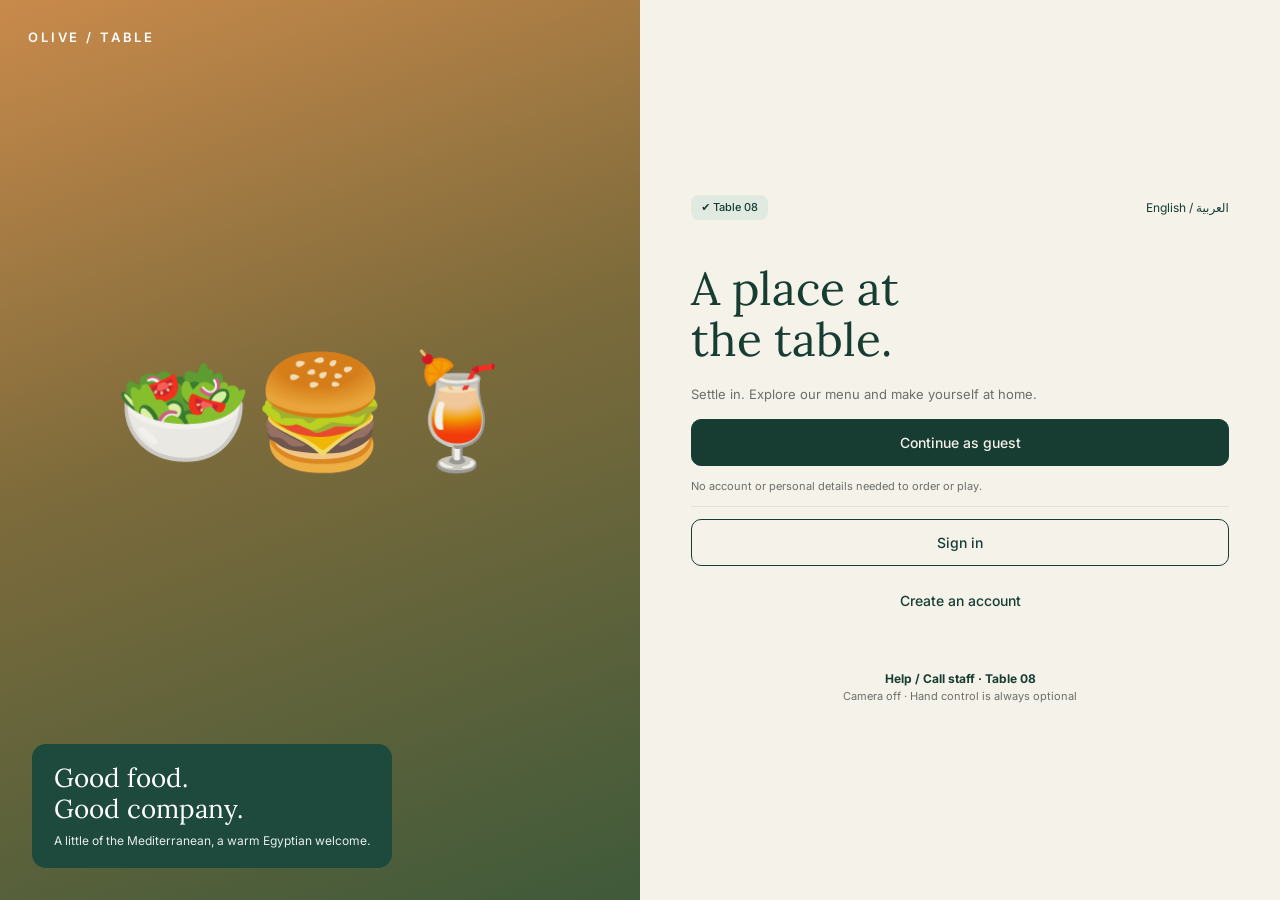
==== HCI_project/index.html @ 5e37b135 "Add HTML UI and update gestures" ====
<!DOCTYPE html>
<html lang="en"><head><meta charset="utf-8">
<meta name="viewport" content="width=device-width, initial-scale=1, viewport-fit=cover">
<title>Olive / Table</title>
<link href="https://fonts.googleapis.com/css2?family=Lora:wght@400;500&family=Inter:wght@400;500;600&display=swap" rel="stylesheet">
<style>
:root{--bg:#f5f2ea;--card:#fffdf9;--ink:#173d33;--mut:#6b6f6a;--soft:#e1eae1;--line:#e4dfd3;--warn:#f1ddd5;--redt:#a4452c;
box-sizing:border-box;padding-top:env(safe-area-inset-top,0px);padding-bottom:env(safe-area-inset-bottom,0px)}
@media (prefers-color-scheme:dark){:root:not([data-theme="light"]){--bg:#10201b;--card:#17302a;--ink:#e6efe8;--mut:#9db0a6;--soft:#1f3d34;--line:#2a4a40;--warn:#4a2f27;--redt:#f0b8a4}}
html{scroll-padding-top:env(safe-area-inset-top,0px)}
*{box-sizing:border-box;margin:0}
body{background:var(--bg);color:var(--ink);font:14px/1.5 Inter,system-ui,sans-serif;min-height:100vh}
h1,h2,h3,.serif{font-family:Lora,Georgia,serif;font-weight:400}
button{font:inherit;color:inherit;cursor:pointer}
.btn{border-radius:10px;padding:12px 18px;border:1px solid var(--ink);background:none;font-weight:500}
.btn.p{background:var(--ink);color:var(--bg)}
.btn:disabled{background:var(--line);border-color:var(--line);color:var(--mut);cursor:not-allowed}
.btn:focus-visible,.cat:focus-visible{outline:3px solid #d4a017;outline-offset:2px}
.small{font-size:11px;color:var(--mut)}
.pill{background:var(--soft);border-radius:8px;padding:4px 10px;font-size:11px;font-weight:500;display:inline-flex;gap:6px;align-items:center}
.wrap{max-width:1040px;margin:0 auto;padding:0 16px 40px}
nav{display:flex;align-items:center;justify-content:space-between;background:var(--card);border-radius:0 0 14px 14px;padding:12px 24px;gap:8px;flex-wrap:wrap}
.logo{letter-spacing:.22em;font-weight:600;font-size:13px}
.tabs{display:flex;gap:6px}.tab{border:0;background:none;padding:8px 14px;border-radius:10px;font-weight:500;color:var(--mut)}
.tab.on{background:var(--soft);color:var(--ink)}
.bar{display:flex;justify-content:space-between;align-items:center;padding:10px 24px;border-bottom:1px solid var(--line);font-size:11px;font-weight:500}
.bar span:nth-child(2){color:var(--mut);font-weight:400}
.pad{padding:28px 24px}
.card{background:var(--card);border:1px solid var(--line);border-radius:14px;padding:18px}
/* welcome */
.welcome{display:grid;grid-template-columns:1fr 1fr;min-height:100vh}
.hero{position:relative;background:linear-gradient(160deg,#c98a4b,#7d6b3b 45%,#3f5a3a);display:flex;align-items:flex-end;padding:32px}
.hero .logo{position:absolute;top:28px;left:28px;color:#fff}
.hero .emo{position:absolute;inset:0;display:flex;align-items:center;justify-content:center;font-size:110px;gap:12px;opacity:.9;padding-bottom:80px}
.quote{background:#1d4a3c;color:#fff;border-radius:14px;padding:18px 22px;position:relative}
.quote h2{font-size:26px;line-height:1.2}.quote p{font-size:12px;margin-top:8px;opacity:.9}
.side{padding:40px 8% ;display:flex;flex-direction:column;justify-content:center;gap:14px}
.side h1{font-size:46px;line-height:1.1;margin:30px 0 6px}
.side .top{display:flex;justify-content:space-between;align-items:center}
.stack{display:flex;flex-direction:column;gap:12px;align-items:stretch}
/* gate */
.gate{display:grid;grid-template-columns:1fr 1.9fr;gap:20px;margin-top:20px}
.illus{background:var(--soft);border-radius:14px;min-height:190px;display:flex;flex-direction:column;align-items:center;justify-content:center;gap:12px;font-size:54px}
/* browse */
.cats{display:flex;flex-direction:column;gap:12px;min-width:120px}
.cat{border:1px solid var(--line);background:var(--card);border-radius:8px;padding:9px 16px;font-size:12px;font-weight:500;text-align:center}
.cat.on{background:var(--ink);color:#fff;border-color:var(--ink)}
.grid{display:grid;grid-template-columns:repeat(3,1fr);gap:14px;flex:1}
.dish{background:var(--card);border:1px solid var(--line);border-radius:12px;padding:10px 10px 16px;display:flex;flex-direction:column;gap:8px}
.img{height:92px;border-radius:8px;display:flex;align-items:center;justify-content:center;font-size:52px;position:relative;cursor:pointer}
.img .tag{position:absolute;top:6px;left:6px;font:500 10px Inter;background:var(--card);color:var(--ink);padding:3px 8px;border-radius:6px;border:1px solid var(--line)}
.dish h3{font-size:19px}.dish .row{display:flex;gap:12px;align-items:center;justify-content:space-between;margin-top:auto}
.price{font-weight:600}
.hint{display:flex;gap:14px;align-items:center}
.dock{display:flex;justify-content:space-between;align-items:center;gap:14px;margin-top:18px;flex-wrap:wrap}
.point{display:flex;gap:12px;align-items:center;background:var(--card);border:1px solid var(--line);border-radius:14px;padding:12px 16px}
.point i{width:54px;height:54px;border-radius:50%;border:1px solid var(--ink);background:var(--soft);display:flex;align-items:center;justify-content:center;font-style:normal;font-size:18px}
.review{background:var(--ink);color:#fff;border-radius:14px;padding:14px 26px;text-align:left;border:0;min-width:210px}
.review b{display:block}
/* modal */
.scrim{position:fixed;inset:0;background:rgba(40,60,52,.72);display:flex;align-items:center;justify-content:center;padding:16px;z-index:20}
.modal{background:var(--card);border-radius:20px;display:grid;grid-template-columns:1fr 1fr;gap:20px;padding:16px;max-width:820px;width:100%;position:relative}
.modal .pic{border-radius:14px;min-height:260px;background:linear-gradient(160deg,#d9a35c,#8a5b2d);display:flex;align-items:center;justify-content:center;font-size:110px}
.x{position:absolute;top:14px;right:14px;width:36px;height:36px;border-radius:50%;border:0;background:var(--soft);font-size:18px}
.qty{display:flex;align-items:center;background:var(--soft);border-radius:10px}
.qty button{border:0;background:none;width:34px;height:34px;font-size:18px}
.toast{position:fixed;left:50%;bottom:22px;transform:translateX(-50%);background:var(--ink);color:#fff;padding:10px 18px;border-radius:10px;font-size:13px;z-index:30}
.two{display:grid;grid-template-columns:1.6fr 1fr;gap:20px;margin-top:18px}
.line{display:flex;gap:14px;align-items:center;padding:14px 0;border-bottom:1px solid var(--line)}
.line .th{width:52px;height:52px;border-radius:10px;display:flex;align-items:center;justify-content:center;font-size:28px}
.line h3{flex:1;font-size:19px}
.spin{width:14px;height:14px;border:2px solid var(--ink);border-top-color:transparent;border-radius:50%;display:inline-block;animation:sp 1s linear infinite}
@keyframes sp{to{transform:rotate(360deg)}}
@media (prefers-reduced-motion:reduce){.spin{animation:none}}
.qr{width:150px;height:150px;border:2px dashed var(--line);border-radius:12px;background:var(--soft);display:flex;align-items:center;justify-content:center;font-size:40px}
.steps li{list-style:none;display:flex;gap:10px;align-items:flex-start;margin:12px 0}
.steps li span{background:var(--soft);border-radius:8px;padding:2px 8px;font-size:11px;font-weight:600}
@media (max-width:760px){.welcome,.gate,.modal,.two{grid-template-columns:1fr}.hero{min-height:360px}.grid{grid-template-columns:1fr}.browse{flex-direction:column}.cats{flex-direction:row;flex-wrap:wrap}.side h1{font-size:36px}}
</style></head>
<body>
<div id="app"></div>
<script>
const ITEMS=[
{id:'burger',n:'House burger',d:'Grilled beef, tahini sauce, crisp greens and a toasted brioche bun.',l:'Flame-grilled beef, melted cheese and our house tahini sauce, layered with crisp greens in a toasted brioche bun.',ing:'Beef, brioche, cheese, lettuce, tomato, pickles, tahini sauce.',p:280,e:'🍔',bg:'linear-gradient(160deg,#d9a35c,#8a5b2d)'},
{id:'fattoush',n:'Garden fattoush',d:'Cucumber, tomato, sumac and toasted pita. Bright, honest, generous.',p:150,e:'🥗',bg:'linear-gradient(160deg,#9bb877,#4d7a45)',off:1},
{id:'juice',n:'Fresh orange juice',d:'Freshly squeezed oranges. Nothing added, just sunshine in a glass.',p:90,e:'🍹',bg:'linear-gradient(160deg,#f2b45a,#c9772b)'}];
const CATS=['Small plates','Main courses','Snacks','Drinks','Desserts'];
let S={scr:'welcome',cam:false,cat:'Main courses',cart:{},modal:null,mq:1,toast:'',undo:null,sent:false};
const $=id=>ITEMS.find(i=>i.id===id);
const cnt=()=>Object.values(S.cart).reduce((a,b)=>a+b,0);
const tot=()=>Object.entries(S.cart).reduce((a,[k,v])=>a+$(k).p*v,0);
function go(s){S.scr=s;S.modal=null;render();scrollTo(0,0)}
function tip(t){S.toast=t;render();clearTimeout(window._t);window._t=setTimeout(()=>{S.toast='';render()},2200)}
function add(id,q=1){S.cart[id]=(S.cart[id]||0)+q;S.undo=id;S.modal=null;tip('Added to order');}
function undo(id){delete S.cart[id];tip('Removed from order')}
function nav(){return `<nav><span class="logo">OLIVE / TABLE</span>
<div class="tabs"><button class="tab ${['gate','browse','review','sending'].includes(S.scr)?'on':''}" onclick="go('${S.cam||S.scr=='browse'?'browse':'gate'}')">🍴 Menu</button><button class="tab ${S.scr=='rewards'?'on':''}" onclick="go('rewards')">🎁 Rewards</button><button class="tab ${S.scr=='games'?'on':''}" onclick="go('games')">🎮 Games</button></div>
<button class="btn p" onclick="go('review')">Order · ${cnt()} · EGP ${tot()}</button></nav>
<div class="bar"><span>Table 08 / &nbsp;Welcome, guest</span><span>Camera ${S.cam?'on · Hand control':'off'}</span><span>Help / Call staff</span></div>`}
function welcome(){return `<div class="welcome"><div class="hero"><span class="logo">OLIVE / TABLE</span><div class="emo">🥗🍔🍹</div>
<div class="quote"><h2>Good food.<br>Good company.</h2><p>A little of the Mediterranean, a warm Egyptian welcome.</p></div></div>
<div class="side"><div class="top"><span class="pill">✔ Table 08</span><span class="small" style="font-size:12px;color:var(--ink)">English / العربية</span></div>
<h1>A place at<br>the table.</h1><p class="small" style="font-size:13px">Settle in. Explore our menu and make yourself at home.</p>
<div class="stack"><button class="btn p" onclick="go('gate')">Continue as guest</button><p class="small">No account or personal details needed to order or play.</p><hr style="border:0;border-top:1px solid var(--line)">
<button class="btn" onclick="tip('Sign in is not part of this prototype')">Sign in</button><button class="btn" style="border:0" onclick="tip('Account creation is not part of this prototype')">Create an account</button></div>
<div style="text-align:center;margin-top:30px"><b style="font-size:12px">Help / Call staff · Table 08</b><p class="small">Camera off · Hand control is always optional</p></div></div></div>`}
function gate(){return nav()+`<div class="pad"><h1 style="font-size:36px">Your hands, your choice.</h1><p class="small" style="font-size:13px">Hand control starts only when you choose to allow the camera.</p>
<div class="gate"><div class="illus">✋<span class="pill" style="font-size:11px">✔ Camera off</span><span class="small" style="font-size:10px">Illustration only · No live camera preview</span></div>
<div class="stack"><div class="card"><b>Only your hand movements.</b><p class="small" style="font-size:13px;margin-top:10px">Hand movement is processed on this tablet. Images and video are not saved. You can turn the camera off at any time.</p><p class="small" style="font-size:13px;margin-top:10px">Touch has all the same menu and ordering options. Choosing touch will not change your order.</p></div>
<div class="card"><h2 style="font-size:24px">Prefer to use hand control?</h2><p class="small">Camera off by default. Processing stays on this device. No video is saved.</p>
<div style="display:flex;gap:12px;margin-top:14px;flex-wrap:wrap"><button class="btn p" style="flex:1" onclick="S.cam=true;go('browse')">✋ Allow camera</button><button class="btn" style="flex:1" onclick="S.cam=false;go('browse')">Use touch instead</button></div></div></div></div>
<p class="small" style="margin-top:18px">Camera permission design · Choosing Allow camera would open the device permission request in a future implementation.</p></div>`}
function browse(){const list=S.cat=='Main courses'?ITEMS:[];
const cards=list.map(i=>{const n=S.cart[i.id];return `<div class="dish"><div class="img" style="background:${i.bg}" onclick="${i.off?'':`S.modal='${i.id}';S.mq=1;render()`}">${i.e}${i.off?'<span class="tag">⦸ Not available today</span>':n?'<span class="tag">✔ Added · Undo available</span>':''}</div>
<h3>${i.n}</h3><p class="small">${i.d}</p><div class="row"><span class="price">EGP ${i.p}</span>
${i.off?'<button class="btn" disabled>Unavailable</button>':n?`<button class="btn" onclick="undo('${i.id}')">Undo</button>`:`<button class="btn" onclick="add('${i.id}')">+ Add</button>`}</div></div>`}).join('');
return nav()+`<div class="pad"><div style="display:flex;justify-content:space-between;align-items:center;flex-wrap:wrap;gap:10px"><h1 style="font-size:36px">A new way to browse.</h1>
<div style="display:flex;gap:14px;align-items:center;flex-wrap:wrap"><span class="pill">✋ Hand control ${S.cam?'active':'off'}</span><span class="pill">✔ Camera ${S.cam?'on':'off'}</span>
${S.cam?`<button class="tab" onclick="S.cam=false;tip('Camera turned off');">Turn camera off</button>`:`<button class="tab" onclick="S.cam=true;tip('Camera turned on')">Turn camera on</button>`}<button class="btn" onclick="S.cam=false;tip('Touch control is on')">Use touch instead</button></div></div>
<div class="browse" style="display:flex;gap:14px;margin-top:20px"><div class="cats">${CATS.map(c=>`<button class="cat ${c==S.cat?'on':''}" onclick="S.cat='${c}';render()">${c}</button>`).join('')}</div>
<div class="grid">${cards||'<div class="card small" style="grid-column:1/-1;font-size:13px">More dishes in this category will appear here. Try Main courses.</div>'}</div></div>
<div class="dock"><div class="point"><i>➤</i><div><b style="font-size:12px">Pointing at House burger</b><p class="small">Target only · no action committed</p></div></div>
<p class="small" style="max-width:300px">Point at a card · Pinch + release to add<br>Palm Sweep to browse · Fist Hold for Back<br>Hover never commits · Buttons & categories also work by touch</p>
<button class="review" onclick="go('review')"><b>Review order · ${cnt()} items</b><span style="font-size:12px">EGP ${tot()} · Table 08</span></button></div></div>`}
function modal(){const i=$(S.modal);return `<div class="scrim" onclick="if(event.target===this){S.modal=null;render()}"><div class="modal"><div class="pic" style="background:${i.bg}">${i.e}</div>
<div><button class="x" aria-label="Close" onclick="S.modal=null;render()">×</button><span class="pill" style="background:var(--warn);color:var(--redt)">HOUSE FAVOURITE</span>
<h1 style="font-size:36px;margin:14px 0 8px">${i.n}</h1><p class="small" style="font-size:13px">${i.l||i.d}</p><b style="display:block;margin-top:14px;font-size:12px">Ingredients</b><p class="small">${i.ing||'—'}</p>
<p class="small" style="margin:12px 0;font-size:12px;color:var(--ink)">ⓘ Ask staff about allergens</p><hr style="border:0;border-top:1px solid var(--line)">
<div style="display:flex;justify-content:space-between;align-items:center;margin:16px 0"><b style="font-size:20px">EGP ${i.p}</b><div class="qty"><button onclick="S.mq=Math.max(1,S.mq-1);render()">−</button><b>${S.mq}</b><button onclick="S.mq++;render()">+</button></div></div>
<button class="btn p" style="width:100%" onclick="add('${i.id}',S.mq)">+ Add to order · EGP ${i.p*S.mq}</button></div></div></div>`}
function review(){const rows=Object.entries(S.cart).map(([k,v])=>{const i=$(k);return `<div class="line"><div class="th" style="background:${i.bg}">${i.e}</div><div style="flex:1"><h3>${i.n}</h3><span class="small">${v} × EGP ${i.p}</span></div><b>EGP ${i.p*v}</b></div>`}).join('');
return nav()+`<div class="pad"><div style="display:flex;justify-content:space-between;align-items:center"><div><h1 style="font-size:36px">Everything look good?</h1><p class="small" style="font-size:13px">Review your order before sending it to the kitchen.</p></div><button class="btn" onclick="go('browse')">Edit order</button></div>
<div class="two"><div><div class="card"><span class="pill">✔ Table 08 · ${cnt()} items</span>${rows||'<p class="small" style="padding:20px 0;font-size:13px">Your order is empty. Add a dish from the menu first.</p>'}<p style="padding-top:14px;font-weight:600;font-size:13px">Total · EGP ${tot()}</p><p class="small">All taxes and service included. Payment is handled by staff.</p></div><p class="small" style="margin-top:14px;font-size:13px">For changes after submission, please ask a member of staff.</p></div>
<div class="stack"><div class="card"><h2 style="font-size:30px;line-height:1.2">Ready for the kitchen?</h2><p class="small" style="margin:10px 0">One tap places this order. There is no payment step in this app.</p><button class="btn p" ${cnt()?'':'disabled'} onclick="place()">Place order · EGP ${tot()}</button><p class="small" style="margin-top:8px">Touch: a single, untimed tap. No hold required.</p></div>
<div class="card" style="background:var(--soft);border:0"><b style="font-size:12px;color:var(--mut)">Hand control alternative</b><p class="small" style="margin:8px 0">At this review only: point to Place order, then Pinch-Hold until confirmed. Release early to cancel. Ordinary pinch or hover will not submit.</p><span class="small">✔ Deliberate confirmation only</span></div></div></div></div>`}
function place(){S.sent=false;go('sending');setTimeout(()=>{S.sent=true;if(S.scr=='sending')render()},2200)}
function sending(){const done=S.sent;return nav()+`<div class="pad"><h1 style="font-size:36px">${done?'Order sent. Thank you!':'Sending to the kitchen…'}</h1><p class="small" style="font-size:13px">${done?'Your order reference is #T08-0142. A member of staff will bring it to Table 08.':'Please keep this screen open while we confirm your order.'}</p>
<div class="two"><div class="card">${Object.entries(S.cart).map(([k,v])=>{const i=$(k);return `<div class="line"><div class="th" style="background:${i.bg}">${i.e}</div><div style="flex:1"><h3>${i.n}</h3><span class="small">${v} × EGP ${i.p}</span></div><b>EGP ${i.p*v}</b></div>`}).join('')}<p style="padding-top:14px;font-weight:600;font-size:13px">Total · EGP ${tot()}</p></div>
<div><div class="card" style="background:var(--soft);border:0"><div style="font-size:26px">➤</div><p style="margin:6px 0"><b style="font-size:12px">${done?'✔ Order confirmed':'<span class="spin"></span> Sending your order…'}</b></p><p class="small">${done?'Your order was submitted once.':'Your order is being sent once. You can’t go back or send it again during submission.'}</p>
<button class="btn" style="width:100%;margin-top:14px;border:0;background:${done?'var(--ink)':'transparent'};color:${done?'#fff':'var(--mut)'}" ${done?`onclick="S.cart={};S.sent=false;go('browse')"`:'disabled'}>${done?'Back to menu':'Sending order…'}</button></div><p class="small" style="margin-top:12px">If the connection is lost, check the order status or call staff before trying anything else.</p></div></div></div>`}
function games(){return nav()+`<div class="pad"><h1 style="font-size:36px">Take a little play with you.</h1><p class="small" style="font-size:13px">Table Trivia · Connect your phone to this table session.</p>
<div class="two" style="grid-template-columns:1.1fr 1fr"><div><div class="card" style="display:flex;gap:20px;align-items:flex-start;flex-wrap:wrap"><div class="qr">▣<br></div><div><h2 style="font-size:26px">Play on your phone</h2><span class="pill" style="margin:8px 0">Table 08 · demo session</span><p class="small">Expires in 05:00 · Demo setting. Single-use session.</p></div></div>
<p class="small" style="text-align:center;margin:18px 0;font-size:13px">Demo code · not scannable</p><div style="display:flex;gap:20px;align-items:center"><button class="btn" onclick="tip('New code created. The old one no longer works.')">New code</button><button class="tab" onclick="go('browse')">Cancel</button></div><p class="small" style="margin-top:14px">A new code invalidates the previous code. This code is only for games — never orders or payments.</p></div>
<div class="card"><h2 style="font-size:26px">Three simple steps.</h2><ul class="steps" style="padding:0"><li><span>1</span><div><b style="font-size:12px">Scan the game code</b><p class="small">Use your phone camera to open this table’s hand-off.</p></div></li><li><span>2</span><div><b style="font-size:12px">Allow Bluetooth</b><p class="small">Follow the permission prompt on your phone.</p></div></li><li><span>3</span><div><b style="font-size:12px">Wait for connection</b><p class="small">Keep your phone near the table and follow its instructions.</p></div></li></ul><hr style="border:0;border-top:1px solid var(--line)"><p class="small" style="margin-top:10px">No personal data needed. Your order stays on this tablet.</p></div></div></div>`}
function rewards(){return nav()+`<div class="pad"><h1 style="font-size:36px">Rewards.</h1><p class="small" style="font-size:13px;margin-top:6px">Create an account to collect points after each order and redeem them for treats.</p></div>`}
function render(){const m={welcome,gate,browse,review,sending,games,rewards};
document.getElementById('app').innerHTML=(m[S.scr]?m[S.scr]():welcome())+(S.modal?modal():'')+(S.toast?`<div class="toast" role="status">${S.toast}</div>`:'')}
render();
</script></body></html>
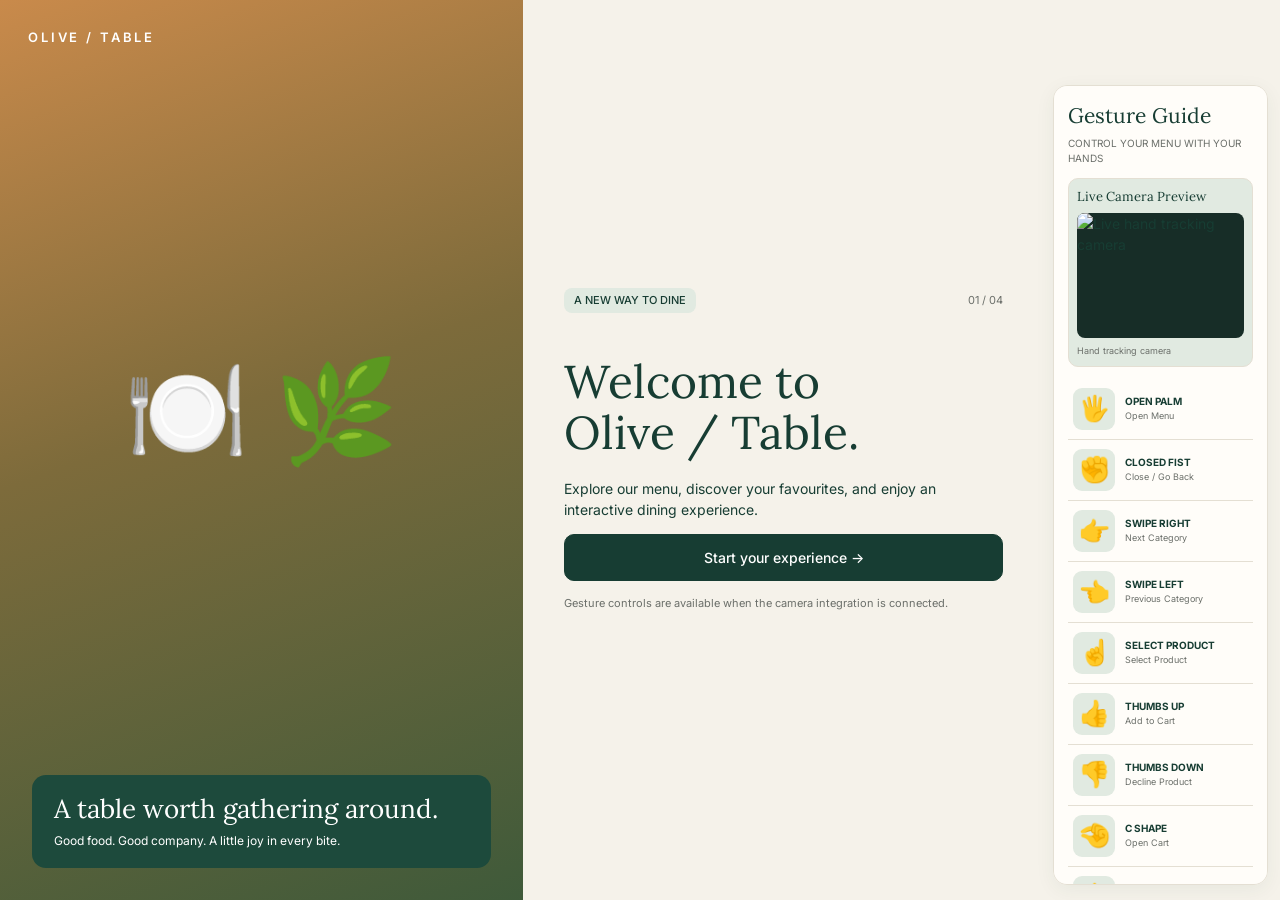
==== commit fc437dd8: "Update Olive Table gesture menu" ====
--- a/HCI_project/index.html
+++ b/HCI_project/index.html
@@ -1,149 +1,402 @@
 <!DOCTYPE html>
-<html lang="en"><head><meta charset="utf-8">
-<meta name="viewport" content="width=device-width, initial-scale=1, viewport-fit=cover">
+<html lang="en">
+<head>
+<meta charset="UTF-8">
+<meta name="viewport" content="width=device-width, initial-scale=1.0">
 <title>Olive / Table</title>
 <link href="https://fonts.googleapis.com/css2?family=Lora:wght@400;500&family=Inter:wght@400;500;600&display=swap" rel="stylesheet">
 <style>
-:root{--bg:#f5f2ea;--card:#fffdf9;--ink:#173d33;--mut:#6b6f6a;--soft:#e1eae1;--line:#e4dfd3;--warn:#f1ddd5;--redt:#a4452c;
-box-sizing:border-box;padding-top:env(safe-area-inset-top,0px);padding-bottom:env(safe-area-inset-bottom,0px)}
-@media (prefers-color-scheme:dark){:root:not([data-theme="light"]){--bg:#10201b;--card:#17302a;--ink:#e6efe8;--mut:#9db0a6;--soft:#1f3d34;--line:#2a4a40;--warn:#4a2f27;--redt:#f0b8a4}}
-html{scroll-padding-top:env(safe-area-inset-top,0px)}
+:root{--bg:#f5f2ea;--card:#fffdf9;--ink:#173d33;--mut:#6b6f6a;--soft:#e1eae1;--line:#e4dfd3;--warn:#f1ddd5;--redt:#a4452c}
 *{box-sizing:border-box;margin:0}
-body{background:var(--bg);color:var(--ink);font:14px/1.5 Inter,system-ui,sans-serif;min-height:100vh}
-h1,h2,h3,.serif{font-family:Lora,Georgia,serif;font-weight:400}
+body{background:var(--bg);color:var(--ink);font:14px/1.5 Inter,sans-serif;min-height:100vh}
+h1,h2,h3{font-family:Lora,Georgia,serif;font-weight:400}
 button{font:inherit;color:inherit;cursor:pointer}
+button:disabled{cursor:not-allowed;opacity:.6}
 .btn{border-radius:10px;padding:12px 18px;border:1px solid var(--ink);background:none;font-weight:500}
-.btn.p{background:var(--ink);color:var(--bg)}
-.btn:disabled{background:var(--line);border-color:var(--line);color:var(--mut);cursor:not-allowed}
-.btn:focus-visible,.cat:focus-visible{outline:3px solid #d4a017;outline-offset:2px}
+.btn.p{background:var(--ink);color:white}
+.btn:focus-visible,.cat:focus-visible,.tab:focus-visible{outline:3px solid #d4a017;outline-offset:2px}
 .small{font-size:11px;color:var(--mut)}
 .pill{background:var(--soft);border-radius:8px;padding:4px 10px;font-size:11px;font-weight:500;display:inline-flex;gap:6px;align-items:center}
-.wrap{max-width:1040px;margin:0 auto;padding:0 16px 40px}
 nav{display:flex;align-items:center;justify-content:space-between;background:var(--card);border-radius:0 0 14px 14px;padding:12px 24px;gap:8px;flex-wrap:wrap}
 .logo{letter-spacing:.22em;font-weight:600;font-size:13px}
-.tabs{display:flex;gap:6px}.tab{border:0;background:none;padding:8px 14px;border-radius:10px;font-weight:500;color:var(--mut)}
+.tabs{display:flex;gap:6px;flex-wrap:wrap}
+.tab{border:0;background:none;padding:8px 14px;border-radius:10px;font-weight:500;color:var(--mut)}
 .tab.on{background:var(--soft);color:var(--ink)}
-.bar{display:flex;justify-content:space-between;align-items:center;padding:10px 24px;border-bottom:1px solid var(--line);font-size:11px;font-weight:500}
-.bar span:nth-child(2){color:var(--mut);font-weight:400}
-.pad{padding:28px 24px}
+.bar{display:flex;justify-content:space-between;align-items:center;padding:10px 24px;border-bottom:1px solid var(--line);font-size:11px;gap:8px;flex-wrap:wrap}
+.bar span:nth-child(2){color:var(--mut)}
+.pad{padding:28px 24px;max-width:1200px;margin:auto}
 .card{background:var(--card);border:1px solid var(--line);border-radius:14px;padding:18px}
-/* welcome */
 .welcome{display:grid;grid-template-columns:1fr 1fr;min-height:100vh}
-.hero{position:relative;background:linear-gradient(160deg,#c98a4b,#7d6b3b 45%,#3f5a3a);display:flex;align-items:flex-end;padding:32px}
-.hero .logo{position:absolute;top:28px;left:28px;color:#fff}
-.hero .emo{position:absolute;inset:0;display:flex;align-items:center;justify-content:center;font-size:110px;gap:12px;opacity:.9;padding-bottom:80px}
-.quote{background:#1d4a3c;color:#fff;border-radius:14px;padding:18px 22px;position:relative}
-.quote h2{font-size:26px;line-height:1.2}.quote p{font-size:12px;margin-top:8px;opacity:.9}
-.side{padding:40px 8% ;display:flex;flex-direction:column;justify-content:center;gap:14px}
+.hero{position:relative;background:linear-gradient(160deg,#c98a4b,#7d6b3b 45%,#3f5a3a);display:flex;align-items:flex-end;padding:32px;min-height:500px}
+.hero .logo{position:absolute;top:28px;left:28px;color:white}
+.hero .emo{position:absolute;inset:0;display:flex;align-items:center;justify-content:center;font-size:100px;gap:12px;padding-bottom:80px}
+.quote{background:#1d4a3c;color:white;border-radius:14px;padding:18px 22px;position:relative;width:100%}
+.quote h2{font-size:26px;line-height:1.2}.quote p{font-size:12px;margin-top:8px}
+.side{padding:40px 8%;display:flex;flex-direction:column;justify-content:center;gap:14px}
 .side h1{font-size:46px;line-height:1.1;margin:30px 0 6px}
 .side .top{display:flex;justify-content:space-between;align-items:center}
-.stack{display:flex;flex-direction:column;gap:12px;align-items:stretch}
-/* gate */
+.stack{display:flex;flex-direction:column;gap:12px}
 .gate{display:grid;grid-template-columns:1fr 1.9fr;gap:20px;margin-top:20px}
 .illus{background:var(--soft);border-radius:14px;min-height:190px;display:flex;flex-direction:column;align-items:center;justify-content:center;gap:12px;font-size:54px}
-/* browse */
+.browse{display:flex;gap:14px;margin-top:20px}
 .cats{display:flex;flex-direction:column;gap:12px;min-width:120px}
-.cat{border:1px solid var(--line);background:var(--card);border-radius:8px;padding:9px 16px;font-size:12px;font-weight:500;text-align:center}
-.cat.on{background:var(--ink);color:#fff;border-color:var(--ink)}
-.grid{display:grid;grid-template-columns:repeat(3,1fr);gap:14px;flex:1}
+.cat{border:1px solid var(--line);background:var(--card);border-radius:8px;padding:9px 16px;font-size:12px;font-weight:500}
+.cat.on{background:var(--ink);color:white;border-color:var(--ink)}
+.grid{display:grid;grid-template-columns:repeat(3,minmax(0,1fr));gap:14px;flex:1}
 .dish{background:var(--card);border:1px solid var(--line);border-radius:12px;padding:10px 10px 16px;display:flex;flex-direction:column;gap:8px}
-.img{height:92px;border-radius:8px;display:flex;align-items:center;justify-content:center;font-size:52px;position:relative;cursor:pointer}
-.img .tag{position:absolute;top:6px;left:6px;font:500 10px Inter;background:var(--card);color:var(--ink);padding:3px 8px;border-radius:6px;border:1px solid var(--line)}
-.dish h3{font-size:19px}.dish .row{display:flex;gap:12px;align-items:center;justify-content:space-between;margin-top:auto}
-.price{font-weight:600}
-.hint{display:flex;gap:14px;align-items:center}
+.img{height:92px;border-radius:8px;display:flex;align-items:center;justify-content:center;font-size:52px;cursor:pointer}
+.dish h3{font-size:19px}
+.row{display:flex;gap:12px;align-items:center;justify-content:space-between}
+.dish .row{margin-top:auto}.price{font-weight:600}
 .dock{display:flex;justify-content:space-between;align-items:center;gap:14px;margin-top:18px;flex-wrap:wrap}
 .point{display:flex;gap:12px;align-items:center;background:var(--card);border:1px solid var(--line);border-radius:14px;padding:12px 16px}
-.point i{width:54px;height:54px;border-radius:50%;border:1px solid var(--ink);background:var(--soft);display:flex;align-items:center;justify-content:center;font-style:normal;font-size:18px}
-.review{background:var(--ink);color:#fff;border-radius:14px;padding:14px 26px;text-align:left;border:0;min-width:210px}
+.point i{width:54px;height:54px;border-radius:50%;background:var(--soft);display:flex;align-items:center;justify-content:center;font-style:normal;font-size:18px}
+.review{background:var(--ink);color:white;border-radius:14px;padding:14px 26px;border:0;min-width:210px;text-align:left}
 .review b{display:block}
-/* modal */
-.scrim{position:fixed;inset:0;background:rgba(40,60,52,.72);display:flex;align-items:center;justify-content:center;padding:16px;z-index:20}
+.scrim{position:fixed;inset:0;background:rgba(40,60,52,.72);display:flex;align-items:center;justify-content:center;padding:16px;z-index:20;overflow:auto}
 .modal{background:var(--card);border-radius:20px;display:grid;grid-template-columns:1fr 1fr;gap:20px;padding:16px;max-width:820px;width:100%;position:relative}
-.modal .pic{border-radius:14px;min-height:260px;background:linear-gradient(160deg,#d9a35c,#8a5b2d);display:flex;align-items:center;justify-content:center;font-size:110px}
+.modal .pic{border-radius:14px;min-height:260px;display:flex;align-items:center;justify-content:center;font-size:110px}
 .x{position:absolute;top:14px;right:14px;width:36px;height:36px;border-radius:50%;border:0;background:var(--soft);font-size:18px}
 .qty{display:flex;align-items:center;background:var(--soft);border-radius:10px}
 .qty button{border:0;background:none;width:34px;height:34px;font-size:18px}
-.toast{position:fixed;left:50%;bottom:22px;transform:translateX(-50%);background:var(--ink);color:#fff;padding:10px 18px;border-radius:10px;font-size:13px;z-index:30}
+.toast{position:fixed;left:50%;bottom:22px;transform:translateX(-50%);background:var(--ink);color:white;padding:10px 18px;border-radius:10px;z-index:30}
 .two{display:grid;grid-template-columns:1.6fr 1fr;gap:20px;margin-top:18px}
 .line{display:flex;gap:14px;align-items:center;padding:14px 0;border-bottom:1px solid var(--line)}
 .line .th{width:52px;height:52px;border-radius:10px;display:flex;align-items:center;justify-content:center;font-size:28px}
 .line h3{flex:1;font-size:19px}
 .spin{width:14px;height:14px;border:2px solid var(--ink);border-top-color:transparent;border-radius:50%;display:inline-block;animation:sp 1s linear infinite}
 @keyframes sp{to{transform:rotate(360deg)}}
-@media (prefers-reduced-motion:reduce){.spin{animation:none}}
 .qr{width:150px;height:150px;border:2px dashed var(--line);border-radius:12px;background:var(--soft);display:flex;align-items:center;justify-content:center;font-size:40px}
-.steps li{list-style:none;display:flex;gap:10px;align-items:flex-start;margin:12px 0}
-.steps li span{background:var(--soft);border-radius:8px;padding:2px 8px;font-size:11px;font-weight:600}
-@media (max-width:760px){.welcome,.gate,.modal,.two{grid-template-columns:1fr}.hero{min-height:360px}.grid{grid-template-columns:1fr}.browse{flex-direction:column}.cats{flex-direction:row;flex-wrap:wrap}.side h1{font-size:36px}}
-</style></head>
+.steps li{list-style:none;display:flex;gap:10px;margin:12px 0}.steps li span{background:var(--soft);border-radius:8px;padding:2px 8px;font-size:11px}
+/* Live camera preview */
+.camera-card{
+    background:var(--soft);
+    border:1px solid var(--line);
+    border-radius:10px;
+    padding:8px;
+    margin:12px 0;
+}
+
+.camera-card h3{
+    font-size:13px;
+    margin-bottom:7px;
+}
+
+.camera-frame{
+    width:100%;
+    aspect-ratio:4/3;
+    object-fit:cover;
+    border-radius:8px;
+    background:#172d27;
+    display:block;
+}
+
+.camera-status{
+    font-size:9px;
+    color:var(--mut);
+    margin-top:6px;
+}
+/* Always-visible gesture guide on the right */
+.gesture-sidebar{position:fixed;top:85px;right:12px;bottom:15px;width:215px;background:var(--card);border:1px solid var(--line);border-radius:14px;padding:14px;z-index:15;overflow-y:auto;box-shadow:0 5px 20px rgba(23,61,51,.06)}
+.gesture-sidebar h2{font-size:21px;margin-bottom:4px}
+.gesture-sidebar .subtitle{font-size:10px;color:var(--mut);margin-bottom:12px}
+.gesture-item{display:flex;align-items:center;gap:10px;padding:9px 5px;border-bottom:1px solid var(--line)}
+.gesture-item:last-child{border-bottom:0}
+.gesture-item .hand{width:42px;height:42px;flex-shrink:0;background:var(--soft);border-radius:9px;display:flex;align-items:center;justify-content:center;font-size:25px}
+.gesture-item strong{display:block;font-size:10px;line-height:1.35}
+.gesture-item span{display:block;font-size:9px;color:var(--mut);line-height:1.35;margin-top:2px}
+@media(min-width:1000px){#app{margin-right:235px}}
+@media(max-width:999px){.gesture-sidebar{position:static;width:auto;margin:15px;max-height:350px}.gesture-sidebar .gesture-list{display:grid;grid-template-columns:repeat(3,minmax(0,1fr));gap:4px 10px}}
+@media(max-width:760px){.welcome,.gate,.modal,.two{grid-template-columns:1fr}.hero{min-height:360px}.grid{grid-template-columns:repeat(2,1fr)}.browse{flex-direction:column}.cats{flex-direction:row;flex-wrap:wrap}.side h1{font-size:36px}}
+@media(max-width:560px){.gesture-sidebar .gesture-list{grid-template-columns:repeat(2,minmax(0,1fr))}}
+@media(max-width:430px){.grid{grid-template-columns:1fr}.pad{padding:22px 14px}nav{padding:12px 14px}}
+</style>
+</head>
 <body>
 <div id="app"></div>
 <script>
-const ITEMS=[
-{id:'burger',n:'House burger',d:'Grilled beef, tahini sauce, crisp greens and a toasted brioche bun.',l:'Flame-grilled beef, melted cheese and our house tahini sauce, layered with crisp greens in a toasted brioche bun.',ing:'Beef, brioche, cheese, lettuce, tomato, pickles, tahini sauce.',p:280,e:'🍔',bg:'linear-gradient(160deg,#d9a35c,#8a5b2d)'},
-{id:'fattoush',n:'Garden fattoush',d:'Cucumber, tomato, sumac and toasted pita. Bright, honest, generous.',p:150,e:'🥗',bg:'linear-gradient(160deg,#9bb877,#4d7a45)',off:1},
-{id:'juice',n:'Fresh orange juice',d:'Freshly squeezed oranges. Nothing added, just sunshine in a glass.',p:90,e:'🍹',bg:'linear-gradient(160deg,#f2b45a,#c9772b)'}];
-const CATS=['Small plates','Main courses','Snacks','Drinks','Desserts'];
-let S={scr:'welcome',cam:false,cat:'Main courses',cart:{},modal:null,mq:1,toast:'',undo:null,sent:false};
-const $=id=>ITEMS.find(i=>i.id===id);
-const cnt=()=>Object.values(S.cart).reduce((a,b)=>a+b,0);
-const tot=()=>Object.entries(S.cart).reduce((a,[k,v])=>a+$(k).p*v,0);
-function go(s){S.scr=s;S.modal=null;render();scrollTo(0,0)}
-function tip(t){S.toast=t;render();clearTimeout(window._t);window._t=setTimeout(()=>{S.toast='';render()},2200)}
-function add(id,q=1){S.cart[id]=(S.cart[id]||0)+q;S.undo=id;S.modal=null;tip('Added to order');}
-function undo(id){delete S.cart[id];tip('Removed from order')}
-function nav(){return `<nav><span class="logo">OLIVE / TABLE</span>
-<div class="tabs"><button class="tab ${['gate','browse','review','sending'].includes(S.scr)?'on':''}" onclick="go('${S.cam||S.scr=='browse'?'browse':'gate'}')">🍴 Menu</button><button class="tab ${S.scr=='rewards'?'on':''}" onclick="go('rewards')">🎁 Rewards</button><button class="tab ${S.scr=='games'?'on':''}" onclick="go('games')">🎮 Games</button></div>
-<button class="btn p" onclick="go('review')">Order · ${cnt()} · EGP ${tot()}</button></nav>
-<div class="bar"><span>Table 08 / &nbsp;Welcome, guest</span><span>Camera ${S.cam?'on · Hand control':'off'}</span><span>Help / Call staff</span></div>`}
-function welcome(){return `<div class="welcome"><div class="hero"><span class="logo">OLIVE / TABLE</span><div class="emo">🥗🍔🍹</div>
-<div class="quote"><h2>Good food.<br>Good company.</h2><p>A little of the Mediterranean, a warm Egyptian welcome.</p></div></div>
-<div class="side"><div class="top"><span class="pill">✔ Table 08</span><span class="small" style="font-size:12px;color:var(--ink)">English / العربية</span></div>
-<h1>A place at<br>the table.</h1><p class="small" style="font-size:13px">Settle in. Explore our menu and make yourself at home.</p>
-<div class="stack"><button class="btn p" onclick="go('gate')">Continue as guest</button><p class="small">No account or personal details needed to order or play.</p><hr style="border:0;border-top:1px solid var(--line)">
-<button class="btn" onclick="tip('Sign in is not part of this prototype')">Sign in</button><button class="btn" style="border:0" onclick="tip('Account creation is not part of this prototype')">Create an account</button></div>
-<div style="text-align:center;margin-top:30px"><b style="font-size:12px">Help / Call staff · Table 08</b><p class="small">Camera off · Hand control is always optional</p></div></div></div>`}
-function gate(){return nav()+`<div class="pad"><h1 style="font-size:36px">Your hands, your choice.</h1><p class="small" style="font-size:13px">Hand control starts only when you choose to allow the camera.</p>
-<div class="gate"><div class="illus">✋<span class="pill" style="font-size:11px">✔ Camera off</span><span class="small" style="font-size:10px">Illustration only · No live camera preview</span></div>
-<div class="stack"><div class="card"><b>Only your hand movements.</b><p class="small" style="font-size:13px;margin-top:10px">Hand movement is processed on this tablet. Images and video are not saved. You can turn the camera off at any time.</p><p class="small" style="font-size:13px;margin-top:10px">Touch has all the same menu and ordering options. Choosing touch will not change your order.</p></div>
-<div class="card"><h2 style="font-size:24px">Prefer to use hand control?</h2><p class="small">Camera off by default. Processing stays on this device. No video is saved.</p>
-<div style="display:flex;gap:12px;margin-top:14px;flex-wrap:wrap"><button class="btn p" style="flex:1" onclick="S.cam=true;go('browse')">✋ Allow camera</button><button class="btn" style="flex:1" onclick="S.cam=false;go('browse')">Use touch instead</button></div></div></div></div>
-<p class="small" style="margin-top:18px">Camera permission design · Choosing Allow camera would open the device permission request in a future implementation.</p></div>`}
-function browse(){const list=S.cat=='Main courses'?ITEMS:[];
-const cards=list.map(i=>{const n=S.cart[i.id];return `<div class="dish"><div class="img" style="background:${i.bg}" onclick="${i.off?'':`S.modal='${i.id}';S.mq=1;render()`}">${i.e}${i.off?'<span class="tag">⦸ Not available today</span>':n?'<span class="tag">✔ Added · Undo available</span>':''}</div>
-<h3>${i.n}</h3><p class="small">${i.d}</p><div class="row"><span class="price">EGP ${i.p}</span>
-${i.off?'<button class="btn" disabled>Unavailable</button>':n?`<button class="btn" onclick="undo('${i.id}')">Undo</button>`:`<button class="btn" onclick="add('${i.id}')">+ Add</button>`}</div></div>`}).join('');
-return nav()+`<div class="pad"><div style="display:flex;justify-content:space-between;align-items:center;flex-wrap:wrap;gap:10px"><h1 style="font-size:36px">A new way to browse.</h1>
-<div style="display:flex;gap:14px;align-items:center;flex-wrap:wrap"><span class="pill">✋ Hand control ${S.cam?'active':'off'}</span><span class="pill">✔ Camera ${S.cam?'on':'off'}</span>
-${S.cam?`<button class="tab" onclick="S.cam=false;tip('Camera turned off');">Turn camera off</button>`:`<button class="tab" onclick="S.cam=true;tip('Camera turned on')">Turn camera on</button>`}<button class="btn" onclick="S.cam=false;tip('Touch control is on')">Use touch instead</button></div></div>
-<div class="browse" style="display:flex;gap:14px;margin-top:20px"><div class="cats">${CATS.map(c=>`<button class="cat ${c==S.cat?'on':''}" onclick="S.cat='${c}';render()">${c}</button>`).join('')}</div>
-<div class="grid">${cards||'<div class="card small" style="grid-column:1/-1;font-size:13px">More dishes in this category will appear here. Try Main courses.</div>'}</div></div>
-<div class="dock"><div class="point"><i>➤</i><div><b style="font-size:12px">Pointing at House burger</b><p class="small">Target only · no action committed</p></div></div>
-<p class="small" style="max-width:300px">Point at a card · Pinch + release to add<br>Palm Sweep to browse · Fist Hold for Back<br>Hover never commits · Buttons & categories also work by touch</p>
-<button class="review" onclick="go('review')"><b>Review order · ${cnt()} items</b><span style="font-size:12px">EGP ${tot()} · Table 08</span></button></div></div>`}
-function modal(){const i=$(S.modal);return `<div class="scrim" onclick="if(event.target===this){S.modal=null;render()}"><div class="modal"><div class="pic" style="background:${i.bg}">${i.e}</div>
-<div><button class="x" aria-label="Close" onclick="S.modal=null;render()">×</button><span class="pill" style="background:var(--warn);color:var(--redt)">HOUSE FAVOURITE</span>
-<h1 style="font-size:36px;margin:14px 0 8px">${i.n}</h1><p class="small" style="font-size:13px">${i.l||i.d}</p><b style="display:block;margin-top:14px;font-size:12px">Ingredients</b><p class="small">${i.ing||'—'}</p>
-<p class="small" style="margin:12px 0;font-size:12px;color:var(--ink)">ⓘ Ask staff about allergens</p><hr style="border:0;border-top:1px solid var(--line)">
-<div style="display:flex;justify-content:space-between;align-items:center;margin:16px 0"><b style="font-size:20px">EGP ${i.p}</b><div class="qty"><button onclick="S.mq=Math.max(1,S.mq-1);render()">−</button><b>${S.mq}</b><button onclick="S.mq++;render()">+</button></div></div>
-<button class="btn p" style="width:100%" onclick="add('${i.id}',S.mq)">+ Add to order · EGP ${i.p*S.mq}</button></div></div></div>`}
-function review(){const rows=Object.entries(S.cart).map(([k,v])=>{const i=$(k);return `<div class="line"><div class="th" style="background:${i.bg}">${i.e}</div><div style="flex:1"><h3>${i.n}</h3><span class="small">${v} × EGP ${i.p}</span></div><b>EGP ${i.p*v}</b></div>`}).join('');
-return nav()+`<div class="pad"><div style="display:flex;justify-content:space-between;align-items:center"><div><h1 style="font-size:36px">Everything look good?</h1><p class="small" style="font-size:13px">Review your order before sending it to the kitchen.</p></div><button class="btn" onclick="go('browse')">Edit order</button></div>
-<div class="two"><div><div class="card"><span class="pill">✔ Table 08 · ${cnt()} items</span>${rows||'<p class="small" style="padding:20px 0;font-size:13px">Your order is empty. Add a dish from the menu first.</p>'}<p style="padding-top:14px;font-weight:600;font-size:13px">Total · EGP ${tot()}</p><p class="small">All taxes and service included. Payment is handled by staff.</p></div><p class="small" style="margin-top:14px;font-size:13px">For changes after submission, please ask a member of staff.</p></div>
-<div class="stack"><div class="card"><h2 style="font-size:30px;line-height:1.2">Ready for the kitchen?</h2><p class="small" style="margin:10px 0">One tap places this order. There is no payment step in this app.</p><button class="btn p" ${cnt()?'':'disabled'} onclick="place()">Place order · EGP ${tot()}</button><p class="small" style="margin-top:8px">Touch: a single, untimed tap. No hold required.</p></div>
-<div class="card" style="background:var(--soft);border:0"><b style="font-size:12px;color:var(--mut)">Hand control alternative</b><p class="small" style="margin:8px 0">At this review only: point to Place order, then Pinch-Hold until confirmed. Release early to cancel. Ordinary pinch or hover will not submit.</p><span class="small">✔ Deliberate confirmation only</span></div></div></div></div>`}
-function place(){S.sent=false;go('sending');setTimeout(()=>{S.sent=true;if(S.scr=='sending')render()},2200)}
-function sending(){const done=S.sent;return nav()+`<div class="pad"><h1 style="font-size:36px">${done?'Order sent. Thank you!':'Sending to the kitchen…'}</h1><p class="small" style="font-size:13px">${done?'Your order reference is #T08-0142. A member of staff will bring it to Table 08.':'Please keep this screen open while we confirm your order.'}</p>
-<div class="two"><div class="card">${Object.entries(S.cart).map(([k,v])=>{const i=$(k);return `<div class="line"><div class="th" style="background:${i.bg}">${i.e}</div><div style="flex:1"><h3>${i.n}</h3><span class="small">${v} × EGP ${i.p}</span></div><b>EGP ${i.p*v}</b></div>`}).join('')}<p style="padding-top:14px;font-weight:600;font-size:13px">Total · EGP ${tot()}</p></div>
-<div><div class="card" style="background:var(--soft);border:0"><div style="font-size:26px">➤</div><p style="margin:6px 0"><b style="font-size:12px">${done?'✔ Order confirmed':'<span class="spin"></span> Sending your order…'}</b></p><p class="small">${done?'Your order was submitted once.':'Your order is being sent once. You can’t go back or send it again during submission.'}</p>
-<button class="btn" style="width:100%;margin-top:14px;border:0;background:${done?'var(--ink)':'transparent'};color:${done?'#fff':'var(--mut)'}" ${done?`onclick="S.cart={};S.sent=false;go('browse')"`:'disabled'}>${done?'Back to menu':'Sending order…'}</button></div><p class="small" style="margin-top:12px">If the connection is lost, check the order status or call staff before trying anything else.</p></div></div></div>`}
-function games(){return nav()+`<div class="pad"><h1 style="font-size:36px">Take a little play with you.</h1><p class="small" style="font-size:13px">Table Trivia · Connect your phone to this table session.</p>
-<div class="two" style="grid-template-columns:1.1fr 1fr"><div><div class="card" style="display:flex;gap:20px;align-items:flex-start;flex-wrap:wrap"><div class="qr">▣<br></div><div><h2 style="font-size:26px">Play on your phone</h2><span class="pill" style="margin:8px 0">Table 08 · demo session</span><p class="small">Expires in 05:00 · Demo setting. Single-use session.</p></div></div>
-<p class="small" style="text-align:center;margin:18px 0;font-size:13px">Demo code · not scannable</p><div style="display:flex;gap:20px;align-items:center"><button class="btn" onclick="tip('New code created. The old one no longer works.')">New code</button><button class="tab" onclick="go('browse')">Cancel</button></div><p class="small" style="margin-top:14px">A new code invalidates the previous code. This code is only for games — never orders or payments.</p></div>
-<div class="card"><h2 style="font-size:26px">Three simple steps.</h2><ul class="steps" style="padding:0"><li><span>1</span><div><b style="font-size:12px">Scan the game code</b><p class="small">Use your phone camera to open this table’s hand-off.</p></div></li><li><span>2</span><div><b style="font-size:12px">Allow Bluetooth</b><p class="small">Follow the permission prompt on your phone.</p></div></li><li><span>3</span><div><b style="font-size:12px">Wait for connection</b><p class="small">Keep your phone near the table and follow its instructions.</p></div></li></ul><hr style="border:0;border-top:1px solid var(--line)"><p class="small" style="margin-top:10px">No personal data needed. Your order stays on this tablet.</p></div></div></div>`}
-function rewards(){return nav()+`<div class="pad"><h1 style="font-size:36px">Rewards.</h1><p class="small" style="font-size:13px;margin-top:6px">Create an account to collect points after each order and redeem them for treats.</p></div>`}
-function render(){const m={welcome,gate,browse,review,sending,games,rewards};
-document.getElementById('app').innerHTML=(m[S.scr]?m[S.scr]():welcome())+(S.modal?modal():'')+(S.toast?`<div class="toast" role="status">${S.toast}</div>`:'')}
+"use strict";
+
+
+const ITEMS = [
+
+/* ================= SMALL PLATES ================= */
+
+{id:"fattoush",n:"Garden Fattoush",d:"Fresh vegetables, crispy pita and sumac dressing.",l:"A refreshing Levantine salad with crunchy toasted pita and a tangy sumac dressing.",ing:"Lettuce, cucumber, tomato, radish, pita bread, sumac, olive oil.",p:150,e:"🥗",bg:"linear-gradient(160deg,#9bb877,#4d7a45)",category:"Small plates"},
+{id:"greek_salad",n:"Greek Salad",d:"Fresh vegetables, feta cheese and olives.",l:"A Mediterranean salad with creamy feta, fresh vegetables and black olives.",ing:"Tomato, cucumber, lettuce, feta, olives, oregano.",p:185,e:"🥗",bg:"linear-gradient(160deg,#b6c987,#60834c)",category:"Small plates"},
+{id:"caesar",n:"Chicken Caesar Salad",d:"Grilled chicken, parmesan and Caesar dressing.",l:"Crisp lettuce topped with grilled chicken, parmesan and creamy Caesar dressing.",ing:"Chicken, lettuce, parmesan, croutons, Caesar dressing.",p:220,e:"🥬",bg:"linear-gradient(160deg,#d6c78d,#8b9b58)",category:"Small plates"},
+{id:"soup",n:"Creamy Mushroom Soup",d:"Warm and creamy mushroom soup.",l:"A rich mushroom soup finished with fresh cream and herbs.",ing:"Mushrooms, cream, milk, onion, herbs.",p:125,e:"🍲",bg:"linear-gradient(160deg,#d5bd9b,#8d735b)",category:"Small plates"},
+{id:"garlic_bread",n:"Garlic Bread",d:"Toasted bread with garlic butter.",l:"Freshly toasted bread topped with garlic butter and herbs.",ing:"Bread, garlic, butter, parsley.",p:95,e:"🥖",bg:"linear-gradient(160deg,#e6c38a,#a8753e)",category:"Small plates"},
+
+/* ================= MAIN COURSES ================= */
+
+{id:"grilled_chicken",n:"Grilled Chicken Plate",d:"Juicy grilled chicken with rice and vegetables.",l:"Tender marinated chicken breast served with seasoned rice and grilled vegetables.",ing:"Chicken breast, rice, vegetables, spices, herbs.",p:320,e:"🍗",bg:"linear-gradient(160deg,#d7a66d,#85502f)",category:"Main courses"},
+{id:"chicken_crispy",n:"Crispy Chicken",d:"Golden crispy chicken served with fries.",l:"Crunchy fried chicken strips served with golden fries and our signature sauce.",ing:"Chicken, crispy coating, potatoes, house sauce.",p:290,e:"🍗",bg:"linear-gradient(160deg,#e4ad5e,#a45d2d)",category:"Main courses"},
+{id:"chicken_alfredo",n:"Chicken Alfredo",d:"Creamy pasta with chicken and parmesan.",l:"Fettuccine pasta tossed in a creamy Alfredo sauce with grilled chicken.",ing:"Pasta, chicken, cream, parmesan, garlic.",p:310,e:"🍝",bg:"linear-gradient(160deg,#e9d1a0,#aa8754)",category:"Main courses"},
+{id:"beef_steak",n:"Classic Beef Steak",d:"Grilled beef steak with roasted potatoes.",l:"A tender grilled beef steak served with roasted potatoes and seasonal vegetables.",ing:"Beef steak, potatoes, vegetables, butter, herbs.",p:490,e:"🥩",bg:"linear-gradient(160deg,#c58b68,#713d32)",category:"Main courses"},
+{id:"chicken_fajita",n:"Chicken Fajita",d:"Sizzling chicken with peppers and onions.",l:"Seasoned chicken strips cooked with colorful peppers and onions.",ing:"Chicken, bell peppers, onion, spices, rice.",p:285,e:"🍛",bg:"linear-gradient(160deg,#d99b57,#934b2b)",category:"Main courses"},
+{id:"beef_kebab",n:"Beef Kebab",d:"Grilled beef skewers with rice.",l:"Juicy grilled beef skewers served with rice, salad and tahini.",ing:"Beef, rice, onion, spices, tahini.",p:390,e:"🍢",bg:"linear-gradient(160deg,#bd855b,#75452e)",category:"Main courses"},
+
+/* ================= BURGERS & SANDWICHES ================= */
+
+{id:"burger",n:"House Beef Burger",d:"Grilled beef, cheese and house sauce.",l:"Flame-grilled beef, melted cheese, crisp greens and our signature sauce in a toasted brioche bun.",ing:"Beef, brioche, cheese, lettuce, tomato, pickles, sauce.",p:280,e:"🍔",bg:"linear-gradient(160deg,#d9a35c,#8a5b2d)",category:"Burgers & Sandwiches"},
+{id:"double_burger",n:"Double Smash Burger",d:"Two beef patties with double cheese.",l:"Two smashed beef patties with melted cheddar, caramelized onions and burger sauce.",ing:"Double beef, cheddar, brioche, onion, pickles, sauce.",p:365,e:"🍔",bg:"linear-gradient(160deg,#d99b56,#743d27)",category:"Burgers & Sandwiches"},
+{id:"chicken_burger",n:"Crispy Chicken Burger",d:"Crunchy chicken with creamy sauce.",l:"Crispy chicken fillet with lettuce, pickles and creamy mayo.",ing:"Chicken, brioche, lettuce, pickles, mayonnaise.",p:255,e:"🍔",bg:"linear-gradient(160deg,#e5b66d,#9c6338)",category:"Burgers & Sandwiches"},
+{id:"club_sandwich",n:"Club Sandwich",d:"Triple-layer sandwich with fries.",l:"A classic toasted triple-layer sandwich filled with chicken, cheese, lettuce and tomato.",ing:"Toast, chicken, cheese, lettuce, tomato, mayonnaise.",p:240,e:"🥪",bg:"linear-gradient(160deg,#d8bd8c,#92734a)",category:"Burgers & Sandwiches"},
+{id:"philly",n:"Philly Cheesesteak",d:"Beef strips, melted cheese and peppers.",l:"Tender beef strips with sautéed onions, peppers and melted cheese in a toasted roll.",ing:"Beef, cheese, onion, peppers, sandwich bread.",p:295,e:"🥖",bg:"linear-gradient(160deg,#c99a69,#81502f)",category:"Burgers & Sandwiches"},
+
+/* ================= PIZZA & PASTA ================= */
+
+{id:"margherita",n:"Margherita Pizza",d:"Tomato sauce, mozzarella and fresh basil.",l:"A classic thin-crust pizza topped with tomato sauce, mozzarella and fresh basil.",ing:"Pizza dough, tomato sauce, mozzarella, basil.",p:250,e:"🍕",bg:"linear-gradient(160deg,#e9bd78,#a65d36)",category:"Pizza & Pasta"},
+{id:"pepperoni",n:"Pepperoni Pizza",d:"Mozzarella and pepperoni slices.",l:"A freshly baked pizza loaded with mozzarella and savory pepperoni.",ing:"Pizza dough, tomato sauce, mozzarella, pepperoni.",p:320,e:"🍕",bg:"linear-gradient(160deg,#d99a64,#963e2e)",category:"Pizza & Pasta"},
+{id:"chicken_pizza",n:"Chicken Ranch Pizza",d:"Chicken, cheese and creamy ranch.",l:"A cheesy pizza topped with grilled chicken, mushrooms and ranch sauce.",ing:"Pizza dough, chicken, mozzarella, mushrooms, ranch.",p:340,e:"🍕",bg:"linear-gradient(160deg,#d9bd89,#8c704a)",category:"Pizza & Pasta"},
+{id:"penne",n:"Penne Arrabbiata",d:"Penne pasta in spicy tomato sauce.",l:"Penne pasta tossed in a rich spicy tomato sauce with garlic and herbs.",ing:"Penne, tomato, garlic, chili, basil.",p:225,e:"🍝",bg:"linear-gradient(160deg,#d98255,#963d2b)",category:"Pizza & Pasta"},
+{id:"lasagna",n:"Beef Lasagna",d:"Layers of pasta, beef and melted cheese.",l:"Oven-baked pasta layers with seasoned beef, tomato sauce and creamy béchamel.",ing:"Pasta sheets, beef, tomato, béchamel, mozzarella.",p:330,e:"🍝",bg:"linear-gradient(160deg,#d9a46e,#995638)",category:"Pizza & Pasta"},
+
+/* ================= SNACKS ================= */
+
+{id:"fries",n:"Classic French Fries",d:"Golden and crispy potato fries.",l:"Freshly fried golden potato sticks seasoned with our house spice mix.",ing:"Potatoes, salt, seasoning.",p:85,e:"🍟",bg:"linear-gradient(160deg,#e9c36e,#bd842e)",category:"Snacks"},
+{id:"loaded_fries",n:"Loaded Cheese Fries",d:"Fries covered with melted cheese.",l:"Crispy fries topped with melted cheese sauce and herbs.",ing:"Potatoes, cheddar sauce, herbs.",p:145,e:"🍟",bg:"linear-gradient(160deg,#e9c878,#ba8736)",category:"Snacks"},
+{id:"wings",n:"Buffalo Chicken Wings",d:"Spicy wings with buffalo sauce.",l:"Crispy chicken wings tossed in a tangy buffalo sauce.",ing:"Chicken wings, buffalo sauce, spices.",p:210,e:"🍗",bg:"linear-gradient(160deg,#d77c4c,#893b2c)",category:"Snacks"},
+{id:"nuggets",n:"Chicken Nuggets",d:"Crispy chicken bites with dip.",l:"Golden chicken nuggets served with your choice of dipping sauce.",ing:"Chicken, crispy coating, seasoning.",p:155,e:"🍗",bg:"linear-gradient(160deg,#e9bd76,#b4773c)",category:"Snacks"},
+{id:"mozzarella",n:"Mozzarella Sticks",d:"Crispy sticks with melted cheese.",l:"Golden breaded mozzarella sticks served with marinara dip.",ing:"Mozzarella, breadcrumbs, marinara sauce.",p:170,e:"🧀",bg:"linear-gradient(160deg,#ebd7a1,#b28c55)",category:"Snacks"},
+
+/* ================= DRINKS ================= */
+
+{id:"juice",n:"Fresh Orange Juice",d:"Freshly squeezed oranges.",l:"Freshly squeezed orange juice served chilled.",ing:"Fresh oranges.",p:90,e:"🍹",bg:"linear-gradient(160deg,#f2b45a,#c9772b)",category:"Drinks"},
+{id:"mango",n:"Fresh Mango Juice",d:"Sweet and refreshing mango juice.",l:"Fresh mango blended until smooth and served chilled.",ing:"Fresh mango, ice.",p:105,e:"🥭",bg:"linear-gradient(160deg,#f5c45b,#d58a24)",category:"Drinks"},
+{id:"strawberry",n:"Strawberry Juice",d:"Fresh strawberry drink.",l:"A refreshing blend of fresh strawberries served cold.",ing:"Strawberries, ice.",p:100,e:"🍓",bg:"linear-gradient(160deg,#e99a9c,#ba4c5d)",category:"Drinks"},
+{id:"lemon_mint",n:"Lemon Mint",d:"Fresh lemon with mint and ice.",l:"A chilled mix of fresh lemon juice, mint leaves and ice.",ing:"Lemon, mint, sugar, ice.",p:85,e:"🍋",bg:"linear-gradient(160deg,#c6d78c,#6b9c55)",category:"Drinks"},
+{id:"iced_latte",n:"Iced Latte",d:"Espresso with cold milk and ice.",l:"A smooth espresso blended with cold milk and served over ice.",ing:"Espresso, milk, ice.",p:125,e:"🥤",bg:"linear-gradient(160deg,#d8b58c,#98704d)",category:"Drinks"},
+{id:"mocha",n:"Iced Mocha",d:"Coffee, chocolate and cold milk.",l:"A chilled espresso drink blended with chocolate and milk.",ing:"Espresso, chocolate, milk, ice.",p:145,e:"☕",bg:"linear-gradient(160deg,#b68b71,#644537)",category:"Drinks"},
+{id:"milkshake",n:"Chocolate Milkshake",d:"Thick chocolate milkshake.",l:"A creamy chocolate milkshake topped with whipped cream.",ing:"Milk, chocolate, ice cream, whipped cream.",p:155,e:"🥤",bg:"linear-gradient(160deg,#b78b76,#654333)",category:"Drinks"},
+
+/* ================= DESSERTS ================= */
+
+{id:"brownie",n:"Chocolate Brownie",d:"Rich chocolate brownie with a soft center.",l:"A warm chocolate brownie with a fudgy center.",ing:"Chocolate, cocoa, butter, flour, eggs.",p:130,e:"🍫",bg:"linear-gradient(160deg,#ad7962,#57372f)",category:"Desserts"},
+{id:"cheesecake",n:"Classic Cheesecake",d:"Creamy cheesecake with biscuit base.",l:"A smooth baked cheesecake served with a buttery biscuit crust.",ing:"Cream cheese, biscuit, butter, sugar.",p:165,e:"🍰",bg:"linear-gradient(160deg,#e9d2a5,#b58b5b)",category:"Desserts"},
+{id:"molten",n:"Molten Chocolate Cake",d:"Warm cake with a flowing chocolate center.",l:"A warm chocolate cake with a rich melted chocolate center.",ing:"Chocolate, butter, flour, eggs, sugar.",p:180,e:"🍮",bg:"linear-gradient(160deg,#b67d62,#60372e)",category:"Desserts"},
+{id:"tiramisu",n:"Classic Tiramisu",d:"Coffee-soaked layers and mascarpone cream.",l:"Traditional Italian dessert with coffee-soaked sponge and mascarpone cream.",ing:"Coffee, mascarpone, sponge, cocoa.",p:175,e:"🍰",bg:"linear-gradient(160deg,#c9a17d,#80614d)",category:"Desserts"},
+{id:"waffles",n:"Chocolate Waffles",d:"Warm waffles with chocolate sauce.",l:"Freshly prepared waffles topped with chocolate sauce and fruit.",ing:"Waffle batter, chocolate, strawberries.",p:190,e:"🧇",bg:"linear-gradient(160deg,#e4bb7e,#a87540)",category:"Desserts"},
+{id:"icecream",n:"Ice Cream Sundae",d:"Three scoops with chocolate topping.",l:"Three scoops of creamy ice cream served with chocolate sauce.",ing:"Vanilla ice cream, chocolate sauce, toppings.",p:145,e:"🍨",bg:"linear-gradient(160deg,#e9d3b4,#bd987b)",category:"Desserts"},
+
+/* ================= BREAKFAST ================= */
+
+{id:"pancakes",n:"Classic Pancakes",d:"Fluffy pancakes with maple syrup.",l:"A stack of fluffy pancakes served with maple syrup and fresh fruit.",ing:"Flour, milk, eggs, maple syrup, fruit.",p:180,e:"🥞",bg:"linear-gradient(160deg,#e9c48b,#b17a42)",category:"Breakfast"},
+{id:"omelette",n:"Cheese Omelette",d:"Three-egg omelette with cheese.",l:"A fluffy omelette filled with melted cheese and fresh herbs.",ing:"Eggs, cheese, herbs, butter.",p:145,e:"🍳",bg:"linear-gradient(160deg,#f0d58b,#c69b43)",category:"Breakfast"},
+{id:"french_toast",n:"French Toast",d:"Golden toast with honey and fruit.",l:"Thick slices of golden French toast served with honey and fresh fruit.",ing:"Bread, eggs, milk, honey, fruit.",p:165,e:"🍞",bg:"linear-gradient(160deg,#dfb67a,#a87543)",category:"Breakfast"},
+{id:"croissant",n:"Butter Croissant",d:"Freshly baked buttery croissant.",l:"A flaky, golden butter croissant baked fresh.",ing:"Flour, butter, milk, yeast.",p:95,e:"🥐",bg:"linear-gradient(160deg,#e7c58d,#b17c43)",category:"Breakfast"},
+{id:"avocado_toast",n:"Avocado Toast",d:"Avocado, eggs and toasted bread.",l:"Smashed avocado on toasted sourdough topped with eggs and seasoning.",ing:"Avocado, sourdough, eggs, lemon, seasoning.",p:195,e:"🥑",bg:"linear-gradient(160deg,#a8bd83,#54764a)",category:"Breakfast"},
+
+/* ================= COMBOS & OFFERS ================= */
+
+{id:"burger_combo",n:"Classic Burger Combo",d:"Beef burger, fries and a soft drink.",l:"Our classic beef burger served with crispy fries and your choice of soft drink.",ing:"Beef burger, fries, soft drink.",p:355,e:"🍔",bg:"linear-gradient(160deg,#d7a35e,#87502c)",category:"Combos & Offers"},
+{id:"chicken_combo",n:"Crispy Chicken Combo",d:"Crispy chicken, fries and a drink.",l:"A crispy chicken meal with golden fries and a refreshing drink.",ing:"Crispy chicken, fries, soft drink.",p:345,e:"🍗",bg:"linear-gradient(160deg,#e4b16d,#99552f)",category:"Combos & Offers"},
+{id:"family_box",n:"Family Sharing Box",d:"A generous meal for sharing.",l:"A sharing box with crispy chicken, wings, fries and assorted dips.",ing:"Chicken, wings, fries, dips.",p:690,e:"🍱",bg:"linear-gradient(160deg,#d7a36a,#84502e)",category:"Combos & Offers"},
+{id:"pizza_combo",n:"Pizza Duo",d:"Two medium pizzas with two drinks.",l:"Choose two medium pizzas and enjoy them with two soft drinks.",ing:"Two medium pizzas, two soft drinks.",p:590,e:"🍕",bg:"linear-gradient(160deg,#dfad72,#9c5634)",category:"Combos & Offers"},
+{id:"dessert_combo",n:"Sweet Treat Combo",d:"Two desserts and two hot drinks.",l:"Choose two desserts and pair them with two hot drinks.",ing:"Two desserts, two hot drinks.",p:320,e:"🍰",bg:"linear-gradient(160deg,#e4c39d,#a67b60)",category:"Combos & Offers"}
+
+];
+
+const CATS = [
+"Small plates",
+"Main courses",
+"Burgers & Sandwiches",
+"Pizza & Pasta",
+"Snacks",
+"Drinks",
+"Desserts",
+"Breakfast",
+"Combos & Offers"
+];
+
+const GESTURES=[
+{name:"OPEN PALM",icon:"🖐️",action:"Open Menu",description:"Show your open hand to open the menu."},
+{name:"CLOSED FIST",icon:"✊",action:"Close / Go Back",description:"Close your hand into a fist to go back."},
+{name:"SWIPE RIGHT",icon:"👉",action:"Next Category",description:"Move your hand towards the right."},
+{name:"SWIPE LEFT",icon:"👈",action:"Previous Category",description:"Move your hand towards the left."},
+{name:"SELECT PRODUCT",icon:"☝️",action:"Select Product",description:"Raise one finger to select a product."},
+{name:"THUMBS UP",icon:"👍",action:"Add to Cart",description:"Give a thumbs up to add the selected item."},
+{name:"THUMBS DOWN",icon:"👎",action:"Decline Product",description:"Give a thumbs down to decline a product."},
+{name:"C SHAPE",icon:"🤏",action:"Open Cart",description:"Make a C-shaped gesture with your hand."},
+{name:"OK SIGN",icon:"👌",action:"Checkout",description:"Make an OK sign to confirm checkout."}
+];
+
+let S={scr:"welcome",cat:"Main courses",cart:{},modal:null,mq:1,toast:"",sent:false,toastTimer:null};
+const $=id=>ITEMS.find(item=>item.id===id);
+const cartCount=()=>Object.values(S.cart).reduce((a,b)=>a+b,0);
+const tot=()=>Object.entries(S.cart).reduce((sum,[id,qty])=>sum+($(id)?$(id).p*qty:0),0);
+const money=n=>`${n} EGP`;
+
+function go(screen){S.scr=screen;S.modal=null;render()}
+function tip(message){S.toast=message;render();clearTimeout(S.toastTimer);S.toastTimer=setTimeout(()=>{S.toast="";render()},2200)}
+function add(id,quantity=1){const item=$(id);if(!item)return;S.cart[id]=(S.cart[id]||0)+quantity;tip(`${item.n} added to your order`)}
+function removeOne(id){if(!S.cart[id])return;if(S.cart[id]>1)S.cart[id]--;else delete S.cart[id];render()}
+function setCategory(category){if(!CATS.includes(category))return;S.cat=category;S.modal=null;render()}
+
+function welcome(){return `
+<section class="welcome">
+<div class="hero"><div class="logo">OLIVE / TABLE</div><div class="emo">🍽️ 🌿</div>
+<div class="quote"><h2>A table worth gathering around.</h2><p>Good food. Good company. A little joy in every bite.</p></div></div>
+<div class="side"><div class="top"><span class="pill">A NEW WAY TO DINE</span><span class="small">01 / 04</span></div>
+<h1>Welcome to<br>Olive / Table.</h1>
+<p>Explore our menu, discover your favourites, and enjoy an interactive dining experience.</p>
+<div class="stack"><button class="btn p" onclick="go('gate')">Start your experience →</button></div>
+<p class="small">Gesture controls are available when the camera integration is connected.</p></div>
+</section>`}
+
+function gatePage(){return `
+<nav><div class="logo">OLIVE / TABLE</div><span class="pill">WELCOME</span></nav>
+<div class="pad"><span class="small">STEP 01 / INTERACTION</span>
+<h1 style="font-size:38px;margin:12px 0">Make yourself comfortable.</h1>
+<p class="small">Choose how you want to explore the menu.</p>
+<div class="gate"><div class="illus"><span>✋</span><strong style="font-size:15px">Gesture control</strong><span class="small">Live camera preview available</span></div>
+<div class="card stack"><h2 style="font-size:26px">Ready to explore?</h2>
+<p>You can browse the menu using the buttons. Gesture controls will work after connecting the Python camera application.</p>
+<button class="btn p" onclick="browse()">Explore the menu →</button><button class="btn" onclick="go('welcome')">Back</button></div></div></div>`}
+
+function navbar(){return `
+<nav><div class="logo">OLIVE / TABLE</div><div class="tabs">
+<button class="tab ${S.scr==="browse"?"on":""}" onclick="browse()">Menu</button>
+<button class="tab ${S.scr==="games"?"on":""}" onclick="go('games')">Games</button>
+<button class="tab ${S.scr==="rewards"?"on":""}" onclick="go('rewards')">Rewards</button>
+</div><button class="btn" onclick="review()">Order (${cartCount()})</button></nav>`}
+
+function browse(){S.scr="browse";S.modal=null;render()}
+function browsePage(){
+const list=ITEMS.filter(item=>item.category===S.cat);
+return `${navbar()}<div class="bar"><span>THE MENU</span><span>Freshly prepared for you</span><span>${cartCount()} ITEMS IN ORDER</span></div>
+<main class="pad"><span class="small">DISCOVER OUR MENU</span><h1 style="font-size:36px;margin:8px 0">Something delicious.</h1>
+<p class="small">Choose a category and explore our selection.</p><div class="browse"><div class="cats">
+${CATS.map(c=>`<button class="cat ${S.cat===c?"on":""}" onclick="setCategory('${c}')">${c}</button>`).join("")}</div>
+<div style="flex:1;min-width:0"><div class="grid">${list.length?list.map(item=>`
+<article class="dish"><div class="img" style="background:${item.bg}" onclick="openItem('${item.id}')">${item.e}</div>
+<h3>${item.n}</h3><p class="small">${item.d}</p><div class="row"><span class="price">${money(item.p)}</span><button class="btn p" onclick="openItem('${item.id}')">View</button></div></article>`).join(""):`
+<div class="card" style="grid-column:1/-1"><h3>No items available yet.</h3><p class="small">New dishes will be added soon.</p></div>`}</div></div></div>
+<div class="dock"><div class="point"><i>🛍️</i><div><strong>${cartCount()} items</strong><p class="small">Your current selection</p></div></div>
+<button class="review" onclick="review()"><b>Review your order →</b><span class="small" style="color:#e1eae1">${money(tot())}</span></button></div></main>${S.modal?modal():""}`}
+
+function openItem(id){if(!$(id))return;S.modal=id;S.mq=1;render()}
+function modal(){const item=$(S.modal);if(!item)return "";return `
+<div class="scrim" onclick="closeModal(event)"><section class="modal" onclick="event.stopPropagation()">
+<button class="x" onclick="closeModal()">×</button><div class="pic" style="background:${item.bg}">${item.e}</div>
+<div class="stack" style="padding:18px 8px"><span class="pill">${item.category}</span><h2 style="font-size:30px">${item.n}</h2><p>${item.l}</p>
+<div><strong>Ingredients</strong><p class="small">${item.ing}</p></div><h3>${money(item.p)}</h3>
+<div class="qty"><button onclick="changeModalQty(-1)">−</button><strong style="padding:0 10px">${S.mq}</strong><button onclick="changeModalQty(1)">+</button></div>
+<button class="btn p" onclick="addFromModal()">Add to order · ${money(item.p*S.mq)}</button><button class="btn" onclick="closeModal()">Continue browsing</button></div></section></div>`}
+function changeModalQty(amount){S.mq=Math.max(1,Math.min(20,S.mq+amount));render()}
+function addFromModal(){if(!S.modal)return;add(S.modal,S.mq);S.modal=null;S.mq=1}
+function closeModal(event){if(event&&event.target!==event.currentTarget)return;S.modal=null;render()}
+
+function review(){S.scr="review";S.modal=null;render()}
+function reviewPage(){const entries=Object.entries(S.cart);return `${navbar()}<main class="pad"><span class="small">YOUR SELECTION</span>
+<h1 style="font-size:38px;margin:10px 0">Review your order.</h1><div class="two"><section class="card"><h2 style="font-size:25px">Your items</h2>
+${entries.length?entries.map(([id,qty])=>{const item=$(id);if(!item)return "";return `
+<div class="line"><div class="th" style="background:${item.bg}">${item.e}</div><h3>${item.n}<div class="small">${money(item.p)} each</div></h3>
+<div class="qty"><button onclick="removeOne('${id}')">−</button><strong>${qty}</strong><button onclick="add('${id}')">+</button></div><strong>${money(item.p*qty)}</strong></div>`}).join(""):`
+<p class="small" style="padding:24px 0">Your order is empty. Explore the menu to add something delicious.</p>`}
+<button class="btn" style="margin-top:18px" onclick="browse()">← Back to menu</button></section>
+<aside class="card stack"><h2 style="font-size:25px">Order summary</h2><div class="row"><span class="small">Items</span><strong>${cartCount()}</strong></div>
+<div class="row"><span class="small">Subtotal</span><strong>${money(tot())}</strong></div><div class="row"><span class="small">Service</span><strong>Not calculated</strong></div>
+<div class="row"><strong>Total</strong><strong>${money(tot())}</strong></div>
+<button class="btn p" onclick="place()" ${entries.length?"":"disabled"}>Continue →</button>
+<p class="small">Demo interface: order submission is not connected to a restaurant backend yet.</p></aside></div></main>`}
+
+function place(){if(!cartCount()){tip("Your order is empty");return}S.sent=false;go("sending");setTimeout(()=>{S.sent=true;if(S.scr==="sending")render()},1800)}
+function sendingPage(){return `${navbar()}<main class="pad" style="max-width:650px"><div class="card stack" style="text-align:center;padding:40px">
+<div style="font-size:55px">${S.sent?"✓":'<span class="spin"></span>'}</div><h1 style="font-size:32px">${S.sent?"Demo complete":"Preparing your experience"}</h1>
+<p>${S.sent?"Your order flow demonstration is complete. No real order was sent.":"Please wait while the demo order screen is displayed."}</p>
+<button class="btn p" onclick="browse()">Back to menu</button><button class="btn" onclick="review()">View order</button></div></main>`}
+function gamesPage(){return `${navbar()}<main class="pad"><span class="small">INTERACTIVE EXPERIENCE</span><h1 style="font-size:38px;margin:10px 0">Take a little break.</h1>
+<div class="two"><section class="card stack"><span style="font-size:55px">🎮</span><h2 style="font-size:27px">Table games</h2>
+<p>Enjoy a small interactive experience while waiting for your meal.</p><span class="pill">DEMO FEATURE</span></section>
+<section class="card stack"><div class="qr">QR</div><h2 style="font-size:23px">Scan & play</h2><p class="small">QR functionality is not connected yet.</p></section></div></main>`}
+function rewardsPage(){return `${navbar()}<main class="pad"><span class="small">OLIVE REWARDS</span><h1 style="font-size:38px;margin:10px 0">Little moments, extra rewards.</h1>
+<div class="card stack" style="max-width:600px"><div style="font-size:50px">🌿</div><h2 style="font-size:27px">Welcome to Olive Rewards</h2>
+<p>Your rewards experience will appear here.</p><span class="pill">DEMO FEATURE</span><button class="btn p" onclick="browse()">Explore the menu</button></div></main>`}
+
+function gestureSidebar(){
+return `
+<aside class="gesture-sidebar">
+
+<h2>Gesture Guide</h2>
+<p class="subtitle">CONTROL YOUR MENU WITH YOUR HANDS</p>
+
+<div class="camera-card">
+    <h3>Live Camera Preview</h3>
+
+    <img
+        class="camera-frame"
+        src="http://127.0.0.1:8765/stream"
+        alt="Live hand tracking camera"
+    >
+
+    <p class="camera-status">
+        Hand tracking camera
+    </p>
+</div>
+
+<div class="gesture-list">
+${GESTURES.map(g=>`
+<div class="gesture-item">
+    <div class="hand">${g.icon}</div>
+    <div>
+        <strong>${g.name}</strong>
+        <span>${g.action}</span>
+    </div>
+</div>
+`).join("")}
+</div>
+
+</aside>`;
+}
+
+function render(){
+const app=document.getElementById("app");if(!app)return;
+let page="";
+switch(S.scr){
+case "welcome":page=welcome();break;
+case "gate":page=gatePage();break;
+case "browse":page=browsePage();break;
+case "review":page=reviewPage();break;
+case "sending":page=sendingPage();break;
+case "games":page=gamesPage();break;
+case "rewards":page=rewardsPage();break;
+default:S.scr="welcome";page=welcome();
+}
+app.innerHTML=page+gestureSidebar();
+if(S.toast){const toast=document.createElement("div");toast.className="toast";toast.textContent=S.toast;app.appendChild(toast)}
+}
+
+/* Python / Socket.IO can call window.handleGesture("GESTURE_NAME") */
+window.handleGesture=function(gesture){
+if(!gesture||typeof gesture!=="string")return;
+const g=gesture.trim().toUpperCase();
+if(g==="OPEN_PALM"){if(S.scr==="welcome")go("gate");else if(S.scr==="gate")browse();else if(S.scr==="browse"){if(S.modal){S.modal=null;render()}else review()}return}
+if(g==="CLOSED_FIST"){if(S.modal){S.modal=null;render()}else if(S.scr!=="welcome")go("browse");return}
+if(S.scr==="browse"){
+if(g==="SWIPE_RIGHT"){const i=CATS.indexOf(S.cat);setCategory(CATS[(i+1)%CATS.length]);return}
+if(g==="SWIPE_RIGHT"){
+const i=CATS.indexOf(S.cat);
+setCategory(CATS[(i+1)%CATS.length]);
+return;
+}
+
+if(g==="SWIPE_LEFT"){
+const i=CATS.indexOf(S.cat);
+setCategory(CATS[(i-1+CATS.length)%CATS.length]);
+return;
+}
+
+if(g==="SELECT_PRODUCT"||g==="V_SHAPE"){const item=ITEMS.find(x=>x.category===S.cat);if(item)openItem(item.id);return}
+if(g==="THUMBS_UP"){if(S.modal)add(S.modal);else{const item=ITEMS.find(x=>x.category===S.cat);if(item)add(item.id)}return}
+if(g==="THUMBS_DOWN"){if(S.modal){S.modal=null;render()}else tip("Product declined");return}
+if(g==="C_SHAPE"){review();return}
+if(g==="OK_SIGN"){if(cartCount())place();else tip("Your order is empty");return}
+}
+if(S.scr==="review"&&g==="OK_SIGN"){if(cartCount())place();return}
+};
 render();
-</script></body></html>
+</script>
+</body>
+</html>
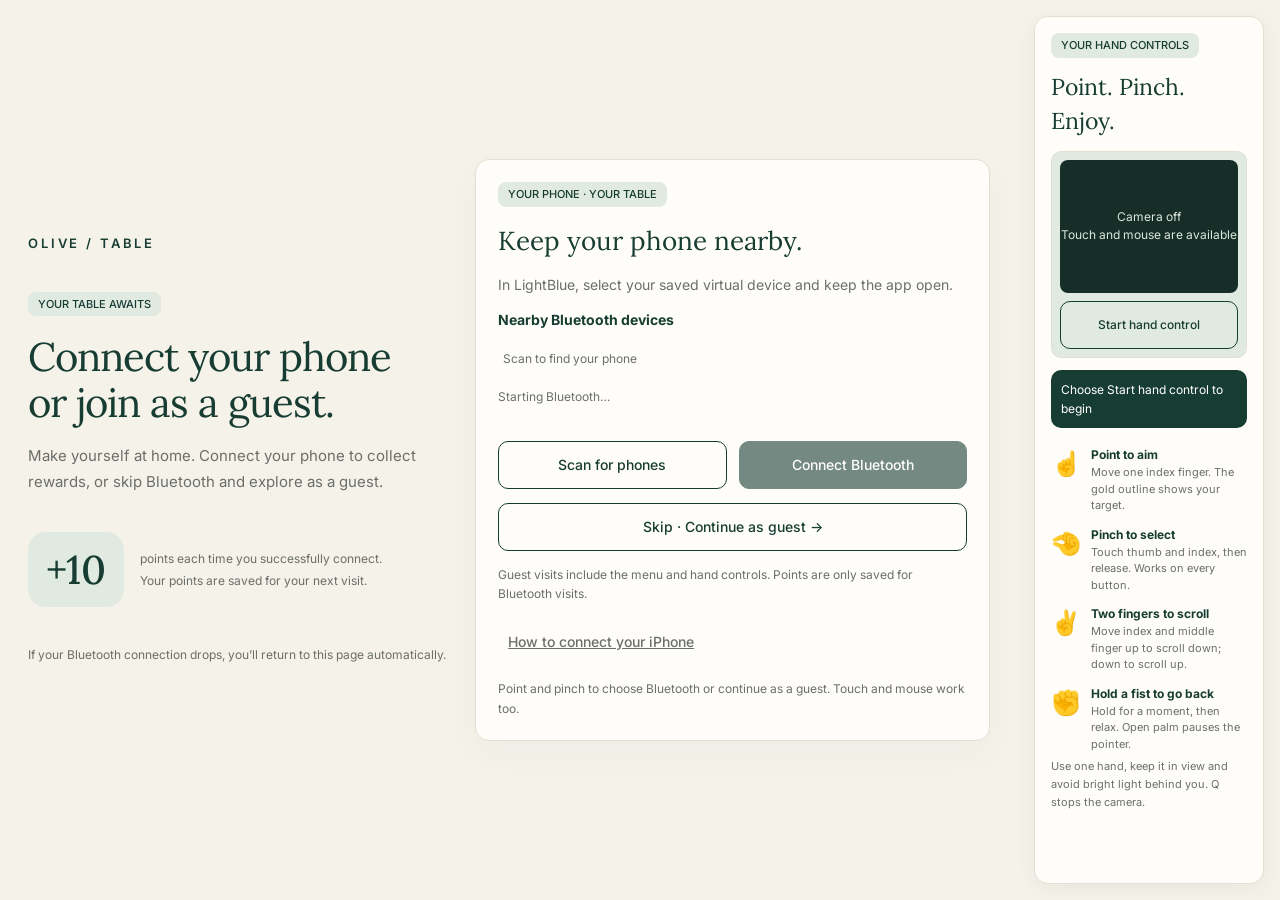
==== commit 91d74281: "bluetooth" ====
--- a/HCI_project/index.html
+++ b/HCI_project/index.html
@@ -4,7 +4,7 @@
 <meta charset="UTF-8">
 <meta name="viewport" content="width=device-width, initial-scale=1.0">
 <title>Olive / Table</title>
-<link href="https://fonts.googleapis.com/css2?family=Lora:wght@400;500&family=Inter:wght@400;500;600&display=swap" rel="stylesheet">
+<link rel="stylesheet" href="bluetooth_ui.css">
 <style>
 :root{--bg:#f5f2ea;--card:#fffdf9;--ink:#173d33;--mut:#6b6f6a;--soft:#e1eae1;--line:#e4dfd3;--warn:#f1ddd5;--redt:#a4452c}
 *{box-sizing:border-box;margin:0}
@@ -111,9 +111,12 @@
 @media(max-width:560px){.gesture-sidebar .gesture-list{grid-template-columns:repeat(2,minmax(0,1fr))}}
 @media(max-width:430px){.grid{grid-template-columns:1fr}.pad{padding:22px 14px}nav{padding:12px 14px}}
 </style>
+<link rel="stylesheet" href="hand_ui.css">
 </head>
 <body>
 <div id="app"></div>
+<script src="bluetooth_ui.js"></script>
+<script src="hand_ui.js"></script>
 <script>
 "use strict";
 
@@ -210,29 +213,19 @@
 "Combos & Offers"
 ];
 
-const GESTURES=[
-{name:"OPEN PALM",icon:"🖐️",action:"Open Menu",description:"Show your open hand to open the menu."},
-{name:"CLOSED FIST",icon:"✊",action:"Close / Go Back",description:"Close your hand into a fist to go back."},
-{name:"SWIPE RIGHT",icon:"👉",action:"Next Category",description:"Move your hand towards the right."},
-{name:"SWIPE LEFT",icon:"👈",action:"Previous Category",description:"Move your hand towards the left."},
-{name:"SELECT PRODUCT",icon:"☝️",action:"Select Product",description:"Raise one finger to select a product."},
-{name:"THUMBS UP",icon:"👍",action:"Add to Cart",description:"Give a thumbs up to add the selected item."},
-{name:"THUMBS DOWN",icon:"👎",action:"Decline Product",description:"Give a thumbs down to decline a product."},
-{name:"C SHAPE",icon:"🤏",action:"Open Cart",description:"Make a C-shaped gesture with your hand."},
-{name:"OK SIGN",icon:"👌",action:"Checkout",description:"Make an OK sign to confirm checkout."}
-];
-
-let S={scr:"welcome",cat:"Main courses",cart:{},modal:null,mq:1,toast:"",sent:false,toastTimer:null};
+
+
+let S={scr:"bluetooth",cat:"Main courses",cart:{},modal:null,mq:1,toast:"",sent:false,toastTimer:null,confirm:false,page:0,history:[]};
 const $=id=>ITEMS.find(item=>item.id===id);
 const cartCount=()=>Object.values(S.cart).reduce((a,b)=>a+b,0);
 const tot=()=>Object.entries(S.cart).reduce((sum,[id,qty])=>sum+($(id)?$(id).p*qty:0),0);
 const money=n=>`${n} EGP`;
 
-function go(screen){S.scr=screen;S.modal=null;render()}
+function go(screen){if(!BluetoothUI.requireAccess())return;if(S.scr!==screen)S.history.push(S.scr);S.scr=screen;S.modal=null;S.confirm=false;render();window.scrollTo?.(0,0)}
 function tip(message){S.toast=message;render();clearTimeout(S.toastTimer);S.toastTimer=setTimeout(()=>{S.toast="";render()},2200)}
-function add(id,quantity=1){const item=$(id);if(!item)return;S.cart[id]=(S.cart[id]||0)+quantity;tip(`${item.n} added to your order`)}
-function removeOne(id){if(!S.cart[id])return;if(S.cart[id]>1)S.cart[id]--;else delete S.cart[id];render()}
-function setCategory(category){if(!CATS.includes(category))return;S.cat=category;S.modal=null;render()}
+function add(id,quantity=1){if(!BluetoothUI.requireAccess())return;const item=$(id);if(!item)return;S.cart[id]=Math.min(20,(S.cart[id]||0)+Math.max(1,quantity));tip(`${item.n} added to your order`)}
+function removeOne(id){if(!BluetoothUI.requireAccess())return;if(!S.cart[id])return;if(S.cart[id]>1)S.cart[id]--;else delete S.cart[id];render()}
+function setCategory(category){if(!BluetoothUI.requireAccess())return;if(!CATS.includes(category))return;S.cat=category;S.page=0;S.modal=null;render()}
 
 function welcome(){return `
 <section class="welcome">
@@ -242,7 +235,7 @@
 <h1>Welcome to<br>Olive / Table.</h1>
 <p>Explore our menu, discover your favourites, and enjoy an interactive dining experience.</p>
 <div class="stack"><button class="btn p" onclick="go('gate')">Start your experience →</button></div>
-<p class="small">Gesture controls are available when the camera integration is connected.</p></div>
+<p class="small">Point at a button and pinch your thumb and index finger to select. Touch and mouse work too.</p></div>
 </section>`}
 
 function gatePage(){return `
@@ -250,10 +243,11 @@
 <div class="pad"><span class="small">STEP 01 / INTERACTION</span>
 <h1 style="font-size:38px;margin:12px 0">Make yourself comfortable.</h1>
 <p class="small">Choose how you want to explore the menu.</p>
-<div class="gate"><div class="illus"><span>✋</span><strong style="font-size:15px">Gesture control</strong><span class="small">Live camera preview available</span></div>
+<div class="gate"><div class="illus"><span>✋</span><strong style="font-size:15px">Your hands, your choice</strong><span class="small">Point · pinch · explore</span></div>
 <div class="card stack"><h2 style="font-size:26px">Ready to explore?</h2>
-<p>You can browse the menu using the buttons. Gesture controls will work after connecting the Python camera application.</p>
-<button class="btn p" onclick="browse()">Explore the menu →</button><button class="btn" onclick="go('welcome')">Back</button></div></div></div>`}
+<p>Point to move the cursor. Pinch to select. Use two fingers to scroll and hold a fist to go back.</p>
+<button class="btn p" onclick="BluetoothUI.setCamera(true,true)">Use hand control →</button>
+<button class="btn" onclick="browse()">Use touch instead</button><button class="tab" onclick="go('welcome')">Back</button></div></div></div>`}
 
 function navbar(){return `
 <nav><div class="logo">OLIVE / TABLE</div><div class="tabs">
@@ -262,21 +256,22 @@
 <button class="tab ${S.scr==="rewards"?"on":""}" onclick="go('rewards')">Rewards</button>
 </div><button class="btn" onclick="review()">Order (${cartCount()})</button></nav>`}
 
-function browse(){S.scr="browse";S.modal=null;render()}
+function browse(){go("browse")}
 function browsePage(){
-const list=ITEMS.filter(item=>item.category===S.cat);
+const all=ITEMS.filter(item=>item.category===S.cat);const pages=Math.ceil(all.length/6);S.page=Math.max(0,Math.min(S.page,pages-1));const list=all.slice(S.page*6,S.page*6+6);
 return `${navbar()}<div class="bar"><span>THE MENU</span><span>Freshly prepared for you</span><span>${cartCount()} ITEMS IN ORDER</span></div>
 <main class="pad"><span class="small">DISCOVER OUR MENU</span><h1 style="font-size:36px;margin:8px 0">Something delicious.</h1>
-<p class="small">Choose a category and explore our selection.</p><div class="browse"><div class="cats">
+<div class="hand-instruction"><span style="font-size:24px">☝</span><span><b>Your menu, at your fingertips.</b><br>Choose a category, point at any View button, then pinch to open your dish.</span></div><div class="browse"><div class="cats">
 ${CATS.map(c=>`<button class="cat ${S.cat===c?"on":""}" onclick="setCategory('${c}')">${c}</button>`).join("")}</div>
 <div style="flex:1;min-width:0"><div class="grid">${list.length?list.map(item=>`
-<article class="dish"><div class="img" style="background:${item.bg}" onclick="openItem('${item.id}')">${item.e}</div>
+<article class="dish"><div class="img" style="background:${item.bg}">${item.e}</div>
 <h3>${item.n}</h3><p class="small">${item.d}</p><div class="row"><span class="price">${money(item.p)}</span><button class="btn p" onclick="openItem('${item.id}')">View</button></div></article>`).join(""):`
-<div class="card" style="grid-column:1/-1"><h3>No items available yet.</h3><p class="small">New dishes will be added soon.</p></div>`}</div></div></div>
+<div class="card" style="grid-column:1/-1"><h3>No items available yet.</h3><p class="small">New dishes will be added soon.</p></div>`}</div>${pages>1?`<div class="page-controls"><button class="btn" onclick="changePage(-1)" ${S.page===0?'disabled':''}>← Previous</button><span class="small">${S.page+1} / ${pages}</span><button class="btn" onclick="changePage(1)" ${S.page===pages-1?'disabled':''}>Next →</button></div>`:''}</div></div>
 <div class="dock"><div class="point"><i>🛍️</i><div><strong>${cartCount()} items</strong><p class="small">Your current selection</p></div></div>
 <button class="review" onclick="review()"><b>Review your order →</b><span class="small" style="color:#e1eae1">${money(tot())}</span></button></div></main>${S.modal?modal():""}`}
 
-function openItem(id){if(!$(id))return;S.modal=id;S.mq=1;render()}
+function changePage(amount){if(!BluetoothUI.requireAccess())return;S.page+=amount;render()}
+function openItem(id){if(!BluetoothUI.requireAccess())return;if(!$(id))return;S.modal=id;S.mq=1;render()}
 function modal(){const item=$(S.modal);if(!item)return "";return `
 <div class="scrim" onclick="closeModal(event)"><section class="modal" onclick="event.stopPropagation()">
 <button class="x" onclick="closeModal()">×</button><div class="pic" style="background:${item.bg}">${item.e}</div>
@@ -284,11 +279,11 @@
 <div><strong>Ingredients</strong><p class="small">${item.ing}</p></div><h3>${money(item.p)}</h3>
 <div class="qty"><button onclick="changeModalQty(-1)">−</button><strong style="padding:0 10px">${S.mq}</strong><button onclick="changeModalQty(1)">+</button></div>
 <button class="btn p" onclick="addFromModal()">Add to order · ${money(item.p*S.mq)}</button><button class="btn" onclick="closeModal()">Continue browsing</button></div></section></div>`}
-function changeModalQty(amount){S.mq=Math.max(1,Math.min(20,S.mq+amount));render()}
-function addFromModal(){if(!S.modal)return;add(S.modal,S.mq);S.modal=null;S.mq=1}
-function closeModal(event){if(event&&event.target!==event.currentTarget)return;S.modal=null;render()}
-
-function review(){S.scr="review";S.modal=null;render()}
+function changeModalQty(amount){if(!BluetoothUI.requireAccess())return;S.mq=Math.max(1,Math.min(20,S.mq+amount));render()}
+function addFromModal(){if(!BluetoothUI.requireAccess())return;if(!S.modal)return;const id=S.modal,qty=S.mq;S.modal=null;S.mq=1;add(id,qty)}
+function closeModal(event){if(!BluetoothUI.requireAccess())return;if(event&&event.target!==event.currentTarget)return;S.modal=null;render()}
+
+function review(){go("review")}
 function reviewPage(){const entries=Object.entries(S.cart);return `${navbar()}<main class="pad"><span class="small">YOUR SELECTION</span>
 <h1 style="font-size:38px;margin:10px 0">Review your order.</h1><div class="two"><section class="card"><h2 style="font-size:25px">Your items</h2>
 ${entries.length?entries.map(([id,qty])=>{const item=$(id);if(!item)return "";return `
@@ -299,10 +294,12 @@
 <aside class="card stack"><h2 style="font-size:25px">Order summary</h2><div class="row"><span class="small">Items</span><strong>${cartCount()}</strong></div>
 <div class="row"><span class="small">Subtotal</span><strong>${money(tot())}</strong></div><div class="row"><span class="small">Service</span><strong>Not calculated</strong></div>
 <div class="row"><strong>Total</strong><strong>${money(tot())}</strong></div>
-<button class="btn p" onclick="place()" ${entries.length?"":"disabled"}>Continue →</button>
+<button class="btn p" onclick="confirmOrder()" ${entries.length?"":"disabled"}>Review & confirm →</button>
 <p class="small">Demo interface: order submission is not connected to a restaurant backend yet.</p></aside></div></main>`}
 
-function place(){if(!cartCount()){tip("Your order is empty");return}S.sent=false;go("sending");setTimeout(()=>{S.sent=true;if(S.scr==="sending")render()},1800)}
+function confirmOrder(){if(!BluetoothUI.requireAccess()||!cartCount())return;S.confirm=true;render()}
+function confirmation(){return `<div class="scrim"><section class="confirm-card" role="dialog" aria-modal="true" aria-labelledby="confirm-title"><span class="pill">FINAL REVIEW</span><h2 id="confirm-title">Ready to confirm?</h2><p>${cartCount()} items · <b>${money(tot())}</b></p><p class="small">This is a demo. No real order or payment will be sent.</p><button class="btn p" onclick="place()">Confirm demo order</button><button class="btn" onclick="S.confirm=false;render()">Keep editing</button></section></div>`}
+function place(){if(!BluetoothUI.requireAccess())return;if(!cartCount()){tip("Your order is empty");return}S.sent=false;const sessionId=BluetoothUI.sessionId();go("sending");S.orderTimer=setTimeout(()=>{if(!BluetoothUI.hasAccess()||BluetoothUI.sessionId()!==sessionId)return;S.sent=true;if(S.scr==="sending")render()},1800)}
 function sendingPage(){return `${navbar()}<main class="pad" style="max-width:650px"><div class="card stack" style="text-align:center;padding:40px">
 <div style="font-size:55px">${S.sent?"✓":'<span class="spin"></span>'}</div><h1 style="font-size:32px">${S.sent?"Demo complete":"Preparing your experience"}</h1>
 <p>${S.sent?"Your order flow demonstration is complete. No real order was sent.":"Please wait while the demo order screen is displayed."}</p>
@@ -311,50 +308,29 @@
 <div class="two"><section class="card stack"><span style="font-size:55px">🎮</span><h2 style="font-size:27px">Table games</h2>
 <p>Enjoy a small interactive experience while waiting for your meal.</p><span class="pill">DEMO FEATURE</span></section>
 <section class="card stack"><div class="qr">QR</div><h2 style="font-size:23px">Scan & play</h2><p class="small">QR functionality is not connected yet.</p></section></div></main>`}
-function rewardsPage(){return `${navbar()}<main class="pad"><span class="small">OLIVE REWARDS</span><h1 style="font-size:38px;margin:10px 0">Little moments, extra rewards.</h1>
-<div class="card stack" style="max-width:600px"><div style="font-size:50px">🌿</div><h2 style="font-size:27px">Welcome to Olive Rewards</h2>
-<p>Your rewards experience will appear here.</p><span class="pill">DEMO FEATURE</span><button class="btn p" onclick="browse()">Explore the menu</button></div></main>`}
-
-function gestureSidebar(){
-return `
-<aside class="gesture-sidebar">
-
-<h2>Gesture Guide</h2>
-<p class="subtitle">CONTROL YOUR MENU WITH YOUR HANDS</p>
-
-<div class="camera-card">
-    <h3>Live Camera Preview</h3>
-
-    <img
-        class="camera-frame"
-        src="http://127.0.0.1:8765/stream"
-        alt="Live hand tracking camera"
-    >
-
-    <p class="camera-status">
-        Hand tracking camera
-    </p>
-</div>
-
-<div class="gesture-list">
-${GESTURES.map(g=>`
-<div class="gesture-item">
-    <div class="hand">${g.icon}</div>
-    <div>
-        <strong>${g.name}</strong>
-        <span>${g.action}</span>
-    </div>
-</div>
-`).join("")}
-</div>
-
-</aside>`;
-}
+function rewardsPage(){if(BluetoothUI.isGuest())return `${navbar()}<main class="pad"><span class="small">OLIVE REWARDS</span><h1 style="font-size:38px;margin:10px 0">Enjoy your guest visit.</h1><div class="card stack" style="max-width:600px"><div style="font-size:50px">🌿</div><h2 style="font-size:27px">Collect rewards with your phone.</h2><p>Guest visits do not earn or save points. Connect Bluetooth on your next visit to earn 10 points per connection.</p><button class="btn p" onclick="browse()">Explore the menu</button></div></main>`;const user=BluetoothUI.user();return `${navbar()}<main class="pad"><span class="small">OLIVE REWARDS</span><h1 style="font-size:38px;margin:10px 0">Little moments, extra rewards.</h1>
+<div class="card stack" style="max-width:600px"><div style="font-size:50px">🌿</div><h2 style="font-size:27px">${BluetoothUI.escape(user?.username || '')}</h2>
+<strong style="font-size:42px">${user?.points || 0} points</strong><p>You have connected ${user?.connections || 0} time(s). Every successful Bluetooth connection adds 10 points.</p>
+<p class="small">Your points are saved on this computer and stay with your phone's permanent ID.</p><button class="btn p" onclick="browse()">Explore the menu</button></div></main>`}
+
+function gestureSidebar(){return `<aside class="gesture-sidebar"><span class="pill">YOUR HAND CONTROLS</span><h2 style="margin-top:12px">Point. Pinch. Enjoy.</h2>
+<div class="camera-card">${BluetoothUI.cameraEnabled()?'<img class="camera-frame" src="http://127.0.0.1:8765/stream" alt="Live hand tracking camera">':'<div class="camera-placeholder">Camera off<br>Touch and mouse are available</div>'}
+<button class="btn camera-toggle" onclick="BluetoothUI.setCamera(${!BluetoothUI.cameraEnabled()})">${BluetoothUI.cameraEnabled()?'Stop camera':'Start hand control'}</button></div>
+<div id="hand-status" class="hand-status" role="status">${BluetoothUI.cameraEnabled()?'Show one hand to the camera':'Choose Start hand control to begin'}</div>
+<div class="hand-steps"><div class="hand-step"><span>☝</span><span><b>Point to aim</b><small>Move one index finger. The gold outline shows your target.</small></span></div>
+<div class="hand-step"><span>🤏</span><span><b>Pinch to select</b><small>Touch thumb and index, then release. Works on every button.</small></span></div>
+<div class="hand-step"><span>✌</span><span><b>Two fingers to scroll</b><small>Move index and middle finger up to scroll down; down to scroll up.</small></span></div>
+<div class="hand-step"><span>✊</span><span><b>Hold a fist to go back</b><small>Hold for a moment, then relax. Open palm pauses the pointer.</small></span></div></div>
+<p class="camera-status">${BluetoothUI.escape(BluetoothUI.cameraError()) || 'Use one hand, keep it in view and avoid bright light behind you. Q stops the camera.'}</p></aside>`;}
 
 function render(){
 const app=document.getElementById("app");if(!app)return;
+const connected=BluetoothUI.hasAccess();
+if(!connected)BluetoothUI.resetPage();
+document.body.classList.toggle("bt-locked",!connected);
 let page="";
 switch(S.scr){
+case "bluetooth":page=BluetoothUI.page();break;
 case "welcome":page=welcome();break;
 case "gate":page=gatePage();break;
 case "browse":page=browsePage();break;
@@ -362,39 +338,22 @@
 case "sending":page=sendingPage();break;
 case "games":page=gamesPage();break;
 case "rewards":page=rewardsPage();break;
-default:S.scr="welcome";page=welcome();
-}
-app.innerHTML=page+gestureSidebar();
+default:S.scr=connected?"welcome":"bluetooth";page=connected?welcome():BluetoothUI.page();
+}
+const previousPreview=app.querySelector?.('.camera-frame');
+app.innerHTML=BluetoothUI.sessionBar()+page+gestureSidebar()+(connected&&S.confirm?confirmation():"")+BluetoothUI.overlay();
+const replacement=app.querySelector?.('.camera-frame');
+if(previousPreview&&replacement)replacement.replaceWith(previousPreview);
+window.HandUI?.afterRender();
 if(S.toast){const toast=document.createElement("div");toast.className="toast";toast.textContent=S.toast;app.appendChild(toast)}
 }
 
-/* Python / Socket.IO can call window.handleGesture("GESTURE_NAME") */
+
+
 window.handleGesture=function(gesture){
-if(!gesture||typeof gesture!=="string")return;
-const g=gesture.trim().toUpperCase();
-if(g==="OPEN_PALM"){if(S.scr==="welcome")go("gate");else if(S.scr==="gate")browse();else if(S.scr==="browse"){if(S.modal){S.modal=null;render()}else review()}return}
-if(g==="CLOSED_FIST"){if(S.modal){S.modal=null;render()}else if(S.scr!=="welcome")go("browse");return}
-if(S.scr==="browse"){
-if(g==="SWIPE_RIGHT"){const i=CATS.indexOf(S.cat);setCategory(CATS[(i+1)%CATS.length]);return}
-if(g==="SWIPE_RIGHT"){
-const i=CATS.indexOf(S.cat);
-setCategory(CATS[(i+1)%CATS.length]);
-return;
-}
-
-if(g==="SWIPE_LEFT"){
-const i=CATS.indexOf(S.cat);
-setCategory(CATS[(i-1+CATS.length)%CATS.length]);
-return;
-}
-
-if(g==="SELECT_PRODUCT"||g==="V_SHAPE"){const item=ITEMS.find(x=>x.category===S.cat);if(item)openItem(item.id);return}
-if(g==="THUMBS_UP"){if(S.modal)add(S.modal);else{const item=ITEMS.find(x=>x.category===S.cat);if(item)add(item.id)}return}
-if(g==="THUMBS_DOWN"){if(S.modal){S.modal=null;render()}else tip("Product declined");return}
-if(g==="C_SHAPE"){review();return}
-if(g==="OK_SIGN"){if(cartCount())place();else tip("Your order is empty");return}
-}
-if(S.scr==="review"&&g==="OK_SIGN"){if(cartCount())place();return}
+if(gesture&&typeof gesture==='object'){window.HandUI?.handle(gesture);return;}
+if(!BluetoothUI.requireAccess())return;
+window.HandUI?.legacy(gesture);
 };
 render();
 </script>
--- a/HCI_project/bluetooth_ui.css
+++ b/HCI_project/bluetooth_ui.css
@@ -0,0 +1,25 @@
+@font-face{font-family:Inter;src:url('assets/fonts/Inter-Variable.ttf') format('truetype');font-weight:100 900;font-display:swap}
+@font-face{font-family:Lora;src:url('assets/fonts/Lora-Variable.ttf') format('truetype');font-weight:400 700;font-display:swap}
+body.bt-locked #app{margin-right:0}
+.bt-page{min-height:100vh;max-width:1240px;margin:auto;padding:54px 42px;display:grid;grid-template-columns:1fr 1fr;gap:60px;align-items:center}
+.bt-intro{display:flex;flex-direction:column;gap:24px;align-items:flex-start}
+.bt-intro .logo{margin-bottom:20px}.bt-intro h1{font-size:48px;line-height:1.14;letter-spacing:-.025em}
+.bt-intro>p{max-width:430px;font-size:15px;line-height:1.7;color:var(--mut)}
+.bt-intro>p.small{font-size:12px}.bt-points{display:flex;align-items:center;gap:16px;padding:20px 0}
+.bt-points>b{font:500 40px Lora,Georgia,serif;background:var(--soft);border-radius:18px;padding:12px 18px}
+.bt-points>span{font-size:12px;color:var(--mut);line-height:1.8}
+.bt-connect{padding:30px;gap:18px;min-width:0;box-shadow:0 12px 36px #173d3308}
+.bt-connect>.pill{align-self:flex-start}.bt-connect h2{font-size:29px}.bt-connect>p{color:var(--mut)}
+.bt-connect label{font-size:12px}.bt-connect select{width:100%;border:1px solid var(--line);background:var(--bg);color:var(--ink);border-radius:10px;padding:8px;font:13px Inter,Arial,sans-serif;min-height:132px}
+.bt-connect option{padding:8px}.bt-connect select:focus-visible{outline:3px solid #d4a017;outline-offset:2px}
+.bt-message{font-size:12px;min-height:40px;line-height:1.6}.bt-actions{display:flex;gap:12px;flex-wrap:wrap}.bt-actions button{flex:1;white-space:nowrap}
+.bt-help-link{align-self:flex-start;padding-left:0;text-decoration:underline}
+.bt-user-bar{background:var(--soft);display:flex;align-items:center;justify-content:space-between;gap:12px;padding:8px 24px;font-size:12px;flex-wrap:wrap}
+.bt-help{max-width:680px;max-height:90vh;overflow:auto;padding:28px;display:flex;flex-direction:column;gap:16px}
+.bt-help h2{font-size:28px}.bt-help ol{padding-left:22px;font-size:13px;line-height:1.8}.bt-help li{margin-bottom:5px}
+.bt-copy{display:flex;flex-direction:column;gap:6px;font-size:11px}.bt-copy input{width:100%;background:var(--bg);border:1px solid var(--line);border-radius:8px;color:var(--ink);font:13px Consolas,monospace;padding:11px}
+.bt-copy-row{display:flex;gap:8px}.bt-copy-row input{min-width:0}.bt-copy-row .btn{font-size:11px;padding:7px 12px}
+.camera-placeholder{aspect-ratio:4/3;display:flex;align-items:center;justify-content:center;color:#dbe8dd;background:#172d27;border-radius:8px;font-size:12px;text-align:center}
+.camera-toggle{width:100%;padding:7px;font-size:11px;margin-top:8px}
+@media(max-width:850px){.bt-page{grid-template-columns:1fr;gap:30px;padding:32px 22px}.bt-intro .logo{margin-bottom:0}.bt-intro h1{font-size:38px}.bt-intro{gap:15px}.bt-points{padding:0}.bt-connect{padding:22px}}
+@media(prefers-reduced-motion:reduce){.spin{animation:none}}
--- a/HCI_project/hand_ui.css
+++ b/HCI_project/hand_ui.css
@@ -0,0 +1,37 @@
+/* Olive / Table palette and type, with comfortable gesture targets. */
+button{min-height:48px;touch-action:manipulation}
+.btn,.tab,.cat{transition:background-color .12s,box-shadow .12s}
+.small{font-size:12px;line-height:1.6}
+.pad{padding:28px 28px 100px}
+.grid{grid-template-columns:repeat(2,minmax(0,1fr));gap:20px}
+.dish{padding:12px;border-radius:18px;gap:10px;box-shadow:0 5px 18px #173d3306}
+.dish .img{height:125px;cursor:default;border-radius:12px}
+.dish h3{font-size:23px}.dish .btn{min-width:110px}
+.cats{min-width:155px;gap:10px}.cat{text-align:left;font-size:13px}
+.qty{gap:10px;align-self:flex-start}.qty button{width:52px;min-height:52px;font-size:24px}.qty strong{min-width:20px;text-align:center}
+.x{width:48px;height:48px}.modal{max-height:88vh;overflow:auto;padding:24px;border:1px solid var(--line)}
+.modal .stack{padding-top:32px!important}.modal .pic{min-height:300px}
+.welcome{min-height:calc(100vh - 50px)}
+.gesture-sidebar{top:16px;bottom:16px;width:230px;right:16px;padding:16px}
+#app{margin-right:262px!important}
+nav{position:sticky;top:0;z-index:5;border-bottom:1px solid var(--line)}
+.bt-page{padding:36px 28px;gap:26px;min-height:100vh;grid-template-columns:.9fr 1.1fr}
+.bt-intro h1{font-size:40px}.bt-intro{gap:18px}.bt-connect{padding:22px;gap:14px}.bt-connect h2{font-size:26px}
+.bt-device-list{max-height:210px;overflow:auto;display:flex;flex-direction:column;gap:8px;padding:5px}
+.bt-device{border:1px solid var(--line);border-radius:12px;background:var(--bg);padding:12px 14px;text-align:left;display:flex;gap:12px;justify-content:space-between;align-items:center}
+.bt-device.on{border:2px solid var(--ink);background:var(--soft)}.bt-device small{display:block;font-size:10px;color:var(--mut)}
+.bt-device i{font-style:normal}.bt-help-link{padding:10px}.bt-actions button{white-space:normal}
+.hand-focus{outline:4px solid #a47514!important;outline-offset:4px;box-shadow:0 0 0 9px #c8993125!important}
+#hand-cursor{position:fixed;top:0;left:0;width:34px;height:34px;margin:-17px;pointer-events:none;z-index:10000;border:3px solid white;border-radius:50%;background:#173d33bd;box-shadow:0 0 0 2px #173d33;will-change:transform}
+#hand-cursor.on-target{background:conic-gradient(#d5ad4e var(--progress,0deg),#173d33 var(--progress,0deg));width:40px;height:40px;margin:-20px}
+#hand-cursor[hidden]{display:none}
+.hand-instruction{background:var(--soft);border:1px solid var(--line);padding:14px;border-radius:12px;margin:16px 0;display:flex;gap:14px;align-items:center;font-size:12px}
+.hand-status{min-height:56px;padding:10px;background:var(--ink);color:white;border-radius:10px;font-size:12px;line-height:1.6;margin:12px 0}
+.hand-steps{display:flex;flex-direction:column;gap:12px;margin-top:18px}.hand-step{display:flex;align-items:flex-start;gap:10px;font-size:12px}.hand-step b{display:block}.hand-step span:first-child{font-size:24px;min-width:30px}.hand-step small{color:var(--mut);font-size:11px;line-height:1.5;display:block}
+.camera-status{font-size:11px;line-height:1.6}.camera-toggle{font-size:12px}.gesture-sidebar h2{font-size:23px}
+.confirm-card{width:min(500px,100%);padding:30px;display:flex;flex-direction:column;gap:18px;border-radius:20px;background:var(--card)}
+.confirm-card h2{font-size:30px}.confirm-card .row{gap:16px}.confirm-card .btn{flex:1}
+.page-controls{display:flex;align-items:center;justify-content:space-between;gap:14px;margin:22px 0}.page-controls .btn{min-width:110px}
+.bt-user-bar{font-size:11px;min-height:56px}.signal-weak{color:#924526}
+@media(max-width:1050px){.bt-page{grid-template-columns:1fr;gap:22px}.bt-intro .logo,.bt-points,.bt-intro>p{display:none}.bt-intro h1{font-size:32px}.bt-intro h1 br{display:none}.bt-connect{padding:20px}.cats{min-width:125px}.pad{padding:24px 18px 80px}.two{grid-template-columns:1fr}.modal{grid-template-columns:1fr}.modal .pic{display:none}.modal .stack{padding-top:20px!important}.grid{gap:14px}}
+@media(prefers-reduced-motion:reduce){*{transition:none!important;scroll-behavior:auto!important}}
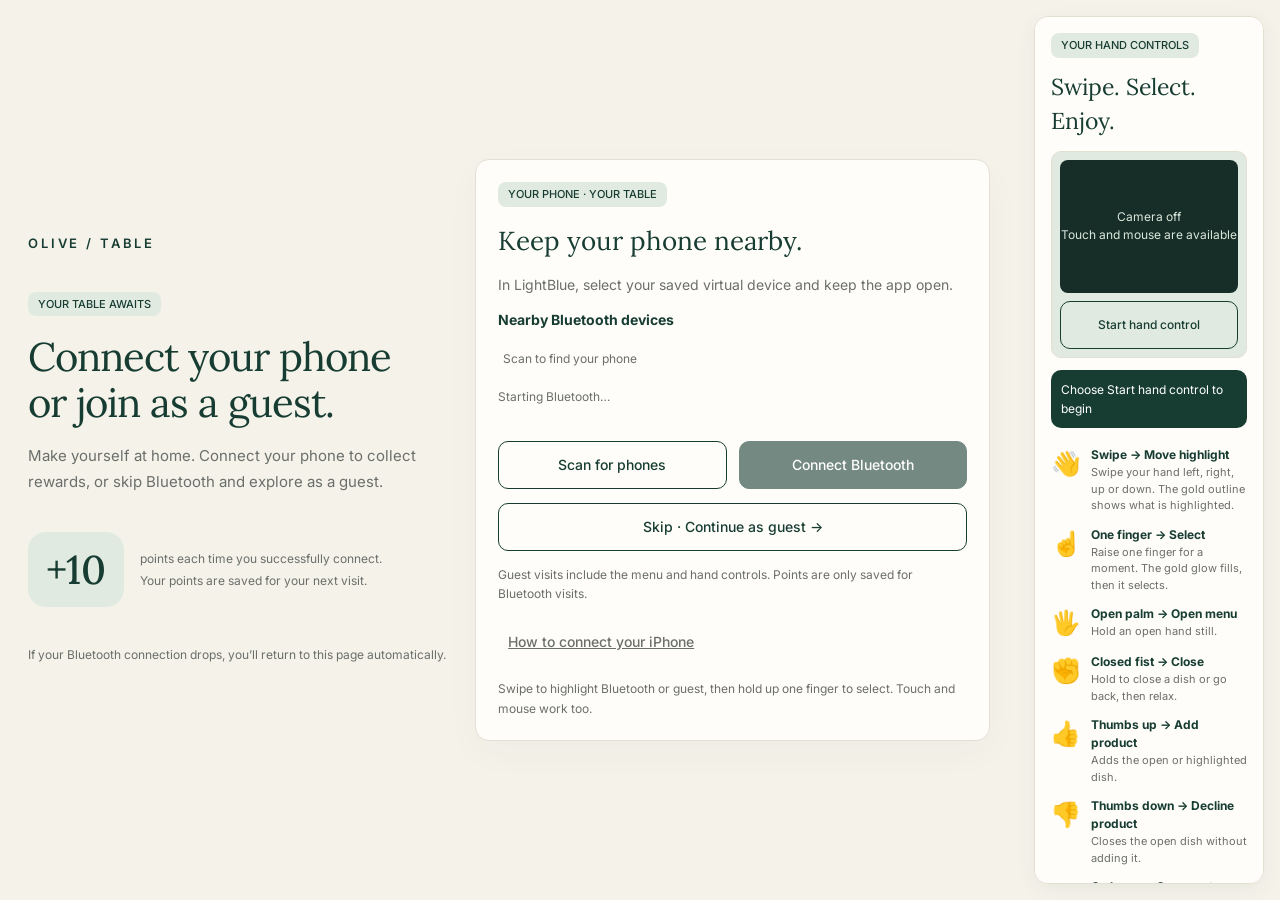
==== commit c3941d54: "Done All expect the game part" ====
--- a/HCI_project/index.html
+++ b/HCI_project/index.html
@@ -42,6 +42,14 @@
 .cats{display:flex;flex-direction:column;gap:12px;min-width:120px}
 .cat{border:1px solid var(--line);background:var(--card);border-radius:8px;padding:9px 16px;font-size:12px;font-weight:500}
 .cat.on{background:var(--ink);color:white;border-color:var(--ink)}
+.cat-grid{display:grid;grid-template-columns:repeat(3,minmax(0,1fr));gap:14px;margin-top:20px}
+.cat-card{display:flex;flex-direction:column;align-items:flex-start;gap:6px;text-align:left;border:1px solid var(--line);background:var(--card);border-radius:14px;padding:20px;min-height:130px;font:inherit;color:inherit;cursor:pointer}
+.cat-card:hover{border-color:var(--ink)}
+.cat-card.on{border:2px solid var(--ink)}
+.cat-card .cat-emo{font-size:38px;line-height:1}
+.cat-card .cat-photo{display:block;width:100%;height:120px;border-radius:10px}
+.cat-card b{font-size:17px;margin-top:6px}
+.cat-head{display:flex;align-items:center;gap:14px;flex-wrap:wrap;margin:8px 0}
 .grid{display:grid;grid-template-columns:repeat(3,minmax(0,1fr));gap:14px;flex:1}
 .dish{background:var(--card);border:1px solid var(--line);border-radius:12px;padding:10px 10px 16px;display:flex;flex-direction:column;gap:8px}
 .img{height:92px;border-radius:8px;display:flex;align-items:center;justify-content:center;font-size:52px;cursor:pointer}
@@ -62,6 +70,7 @@
 .toast{position:fixed;left:50%;bottom:22px;transform:translateX(-50%);background:var(--ink);color:white;padding:10px 18px;border-radius:10px;z-index:30}
 .two{display:grid;grid-template-columns:1.6fr 1fr;gap:20px;margin-top:18px}
 .line{display:flex;gap:14px;align-items:center;padding:14px 0;border-bottom:1px solid var(--line)}
+.photo{background-size:cover;background-position:center}
 .line .th{width:52px;height:52px;border-radius:10px;display:flex;align-items:center;justify-content:center;font-size:28px}
 .line h3{flex:1;font-size:19px}
 .spin{width:14px;height:14px;border:2px solid var(--ink);border-top-color:transparent;border-radius:50%;display:inline-block;animation:sp 1s linear infinite}
@@ -107,9 +116,9 @@
 .gesture-item span{display:block;font-size:9px;color:var(--mut);line-height:1.35;margin-top:2px}
 @media(min-width:1000px){#app{margin-right:235px}}
 @media(max-width:999px){.gesture-sidebar{position:static;width:auto;margin:15px;max-height:350px}.gesture-sidebar .gesture-list{display:grid;grid-template-columns:repeat(3,minmax(0,1fr));gap:4px 10px}}
-@media(max-width:760px){.welcome,.gate,.modal,.two{grid-template-columns:1fr}.hero{min-height:360px}.grid{grid-template-columns:repeat(2,1fr)}.browse{flex-direction:column}.cats{flex-direction:row;flex-wrap:wrap}.side h1{font-size:36px}}
+@media(max-width:760px){.welcome,.gate,.modal,.two{grid-template-columns:1fr}.hero{min-height:360px}.grid{grid-template-columns:repeat(2,1fr)}.browse{flex-direction:column}.cats{flex-direction:row;flex-wrap:wrap}.cat-grid{grid-template-columns:repeat(2,minmax(0,1fr))}.side h1{font-size:36px}}
 @media(max-width:560px){.gesture-sidebar .gesture-list{grid-template-columns:repeat(2,minmax(0,1fr))}}
-@media(max-width:430px){.grid{grid-template-columns:1fr}.pad{padding:22px 14px}nav{padding:12px 14px}}
+@media(max-width:430px){.grid,.cat-grid{grid-template-columns:1fr}.pad{padding:22px 14px}nav{padding:12px 14px}}
 </style>
 <link rel="stylesheet" href="hand_ui.css">
 </head>
@@ -220,12 +229,14 @@
 const cartCount=()=>Object.values(S.cart).reduce((a,b)=>a+b,0);
 const tot=()=>Object.entries(S.cart).reduce((sum,[id,qty])=>sum+($(id)?$(id).p*qty:0),0);
 const money=n=>`${n} EGP`;
+// Real dish photos (assets/dishes/<id>.jpg); the colour gradient shows while loading or if a photo is missing.
+const photo=item=>`background:url('assets/dishes/${item.id}.jpg') center/cover no-repeat,${item.bg}`;
 
 function go(screen){if(!BluetoothUI.requireAccess())return;if(S.scr!==screen)S.history.push(S.scr);S.scr=screen;S.modal=null;S.confirm=false;render();window.scrollTo?.(0,0)}
 function tip(message){S.toast=message;render();clearTimeout(S.toastTimer);S.toastTimer=setTimeout(()=>{S.toast="";render()},2200)}
 function add(id,quantity=1){if(!BluetoothUI.requireAccess())return;const item=$(id);if(!item)return;S.cart[id]=Math.min(20,(S.cart[id]||0)+Math.max(1,quantity));tip(`${item.n} added to your order`)}
 function removeOne(id){if(!BluetoothUI.requireAccess())return;if(!S.cart[id])return;if(S.cart[id]>1)S.cart[id]--;else delete S.cart[id];render()}
-function setCategory(category){if(!BluetoothUI.requireAccess())return;if(!CATS.includes(category))return;S.cat=category;S.page=0;S.modal=null;render()}
+function setCategory(category){if(!BluetoothUI.requireAccess())return;if(!CATS.includes(category))return;S.cat=category;S.page=0;S.modal=null;go("browse")}
 
 function welcome(){return `
 <section class="welcome">
@@ -235,7 +246,7 @@
 <h1>Welcome to<br>Olive / Table.</h1>
 <p>Explore our menu, discover your favourites, and enjoy an interactive dining experience.</p>
 <div class="stack"><button class="btn p" onclick="go('gate')">Start your experience →</button></div>
-<p class="small">Point at a button and pinch your thumb and index finger to select. Touch and mouse work too.</p></div>
+<p class="small">Swipe your hand to move the gold highlight, then hold up one finger to select. Touch and mouse work too.</p></div>
 </section>`}
 
 function gatePage(){return `
@@ -243,38 +254,48 @@
 <div class="pad"><span class="small">STEP 01 / INTERACTION</span>
 <h1 style="font-size:38px;margin:12px 0">Make yourself comfortable.</h1>
 <p class="small">Choose how you want to explore the menu.</p>
-<div class="gate"><div class="illus"><span>✋</span><strong style="font-size:15px">Your hands, your choice</strong><span class="small">Point · pinch · explore</span></div>
+<div class="gate"><div class="illus"><span>✋</span><strong style="font-size:15px">Your hands, your choice</strong><span class="small">Swipe · select · explore</span></div>
 <div class="card stack"><h2 style="font-size:26px">Ready to explore?</h2>
-<p>Point to move the cursor. Pinch to select. Use two fingers to scroll and hold a fist to go back.</p>
+<p>Swipe to move the highlight. Hold up one finger to select. Use two fingers to scroll and hold a fist to go back.</p>
 <button class="btn p" onclick="BluetoothUI.setCamera(true,true)">Use hand control →</button>
 <button class="btn" onclick="browse()">Use touch instead</button><button class="tab" onclick="go('welcome')">Back</button></div></div></div>`}
 
 function navbar(){return `
 <nav><div class="logo">OLIVE / TABLE</div><div class="tabs">
-<button class="tab ${S.scr==="browse"?"on":""}" onclick="browse()">Menu</button>
+<button class="tab ${S.scr==="browse"||S.scr==="categories"?"on":""}" onclick="browse()">Menu</button>
 <button class="tab ${S.scr==="games"?"on":""}" onclick="go('games')">Games</button>
 <button class="tab ${S.scr==="rewards"?"on":""}" onclick="go('rewards')">Rewards</button>
 </div><button class="btn" onclick="review()">Order (${cartCount()})</button></nav>`}
 
-function browse(){go("browse")}
+// The Menu tab opens the category list first; choosing one shows its dishes.
+function browse(){go("categories")}
+function allCategories(){if(!BluetoothUI.requireAccess())return;if(S.history.at(-1)==="categories")S.history.pop();S.scr="categories";S.modal=null;S.confirm=false;render();window.scrollTo?.(0,0)}
+function dock(){return `<div class="dock"><div class="point"><i>🛍️</i><div><strong>${cartCount()} items</strong><p class="small">Your current selection</p></div></div>
+<button class="review" onclick="review()"><b>Review your order →</b><span class="small" style="color:#e1eae1">${money(tot())}</span></button></div>`}
+function categoriesPage(){
+return `${navbar()}<div class="bar"><span>THE MENU</span><span>Freshly prepared for you</span><span>${cartCount()} ITEMS IN ORDER</span></div>
+<main class="pad"><span class="small">DISCOVER OUR MENU</span><h1 style="font-size:36px;margin:8px 0">What are you craving?</h1>
+<div class="hand-instruction"><span style="font-size:24px">☝</span><span><b>Choose a category.</b><br>Swipe to highlight a category, then raise one finger to see its dishes.</span></div>
+<div class="cat-grid">${CATS.map(c=>{const dishes=ITEMS.filter(item=>item.category===c);
+return `<button class="cat-card ${S.cat===c?"on":""}" onclick="setCategory('${c}')" ${S.cat===c?"data-hand-default":""}>${dishes[0]?`<span class="cat-photo photo" style="${photo(dishes[0])}" aria-hidden="true"></span>`:`<span class="cat-emo">🍽️</span>`}<b>${c}</b><span class="small">${dishes.length} ${dishes.length===1?"dish":"dishes"}</span></button>`}).join("")}</div>
+${dock()}</main>`}
 function browsePage(){
 const all=ITEMS.filter(item=>item.category===S.cat);const pages=Math.ceil(all.length/6);S.page=Math.max(0,Math.min(S.page,pages-1));const list=all.slice(S.page*6,S.page*6+6);
 return `${navbar()}<div class="bar"><span>THE MENU</span><span>Freshly prepared for you</span><span>${cartCount()} ITEMS IN ORDER</span></div>
-<main class="pad"><span class="small">DISCOVER OUR MENU</span><h1 style="font-size:36px;margin:8px 0">Something delicious.</h1>
-<div class="hand-instruction"><span style="font-size:24px">☝</span><span><b>Your menu, at your fingertips.</b><br>Choose a category, point at any View button, then pinch to open your dish.</span></div><div class="browse"><div class="cats">
-${CATS.map(c=>`<button class="cat ${S.cat===c?"on":""}" onclick="setCategory('${c}')">${c}</button>`).join("")}</div>
+<main class="pad"><span class="small">DISCOVER OUR MENU</span>
+<div class="cat-head"><button class="btn" onclick="allCategories()">← All categories</button><h1 style="font-size:36px;margin:0">${S.cat}</h1></div>
+<div class="hand-instruction"><span style="font-size:24px">☝</span><span><b>Your menu, at your fingertips.</b><br>Swipe to highlight a dish, raise one finger to open it. Hold a fist to go back to the categories.</span></div><div class="browse">
 <div style="flex:1;min-width:0"><div class="grid">${list.length?list.map(item=>`
-<article class="dish"><div class="img" style="background:${item.bg}">${item.e}</div>
+<article class="dish"><div class="img photo" style="${photo(item)}" role="img" aria-label="${item.n}"></div>
 <h3>${item.n}</h3><p class="small">${item.d}</p><div class="row"><span class="price">${money(item.p)}</span><button class="btn p" onclick="openItem('${item.id}')">View</button></div></article>`).join(""):`
 <div class="card" style="grid-column:1/-1"><h3>No items available yet.</h3><p class="small">New dishes will be added soon.</p></div>`}</div>${pages>1?`<div class="page-controls"><button class="btn" onclick="changePage(-1)" ${S.page===0?'disabled':''}>← Previous</button><span class="small">${S.page+1} / ${pages}</span><button class="btn" onclick="changePage(1)" ${S.page===pages-1?'disabled':''}>Next →</button></div>`:''}</div></div>
-<div class="dock"><div class="point"><i>🛍️</i><div><strong>${cartCount()} items</strong><p class="small">Your current selection</p></div></div>
-<button class="review" onclick="review()"><b>Review your order →</b><span class="small" style="color:#e1eae1">${money(tot())}</span></button></div></main>${S.modal?modal():""}`}
+${dock()}</main>${S.modal?modal():""}`}
 
 function changePage(amount){if(!BluetoothUI.requireAccess())return;S.page+=amount;render()}
 function openItem(id){if(!BluetoothUI.requireAccess())return;if(!$(id))return;S.modal=id;S.mq=1;render()}
 function modal(){const item=$(S.modal);if(!item)return "";return `
 <div class="scrim" onclick="closeModal(event)"><section class="modal" onclick="event.stopPropagation()">
-<button class="x" onclick="closeModal()">×</button><div class="pic" style="background:${item.bg}">${item.e}</div>
+<button class="x" onclick="closeModal()">×</button><div class="pic photo" style="${photo(item)}" role="img" aria-label="${item.n}"></div>
 <div class="stack" style="padding:18px 8px"><span class="pill">${item.category}</span><h2 style="font-size:30px">${item.n}</h2><p>${item.l}</p>
 <div><strong>Ingredients</strong><p class="small">${item.ing}</p></div><h3>${money(item.p)}</h3>
 <div class="qty"><button onclick="changeModalQty(-1)">−</button><strong style="padding:0 10px">${S.mq}</strong><button onclick="changeModalQty(1)">+</button></div>
@@ -287,7 +308,7 @@
 function reviewPage(){const entries=Object.entries(S.cart);return `${navbar()}<main class="pad"><span class="small">YOUR SELECTION</span>
 <h1 style="font-size:38px;margin:10px 0">Review your order.</h1><div class="two"><section class="card"><h2 style="font-size:25px">Your items</h2>
 ${entries.length?entries.map(([id,qty])=>{const item=$(id);if(!item)return "";return `
-<div class="line"><div class="th" style="background:${item.bg}">${item.e}</div><h3>${item.n}<div class="small">${money(item.p)} each</div></h3>
+<div class="line"><div class="th photo" style="${photo(item)}" role="img" aria-label="${item.n}"></div><h3>${item.n}<div class="small">${money(item.p)} each</div></h3>
 <div class="qty"><button onclick="removeOne('${id}')">−</button><strong>${qty}</strong><button onclick="add('${id}')">+</button></div><strong>${money(item.p*qty)}</strong></div>`}).join(""):`
 <p class="small" style="padding:24px 0">Your order is empty. Explore the menu to add something delicious.</p>`}
 <button class="btn" style="margin-top:18px" onclick="browse()">← Back to menu</button></section>
@@ -313,14 +334,21 @@
 <strong style="font-size:42px">${user?.points || 0} points</strong><p>You have connected ${user?.connections || 0} time(s). Every successful Bluetooth connection adds 10 points.</p>
 <p class="small">Your points are saved on this computer and stay with your phone's permanent ID.</p><button class="btn p" onclick="browse()">Explore the menu</button></div></main>`}
 
-function gestureSidebar(){return `<aside class="gesture-sidebar"><span class="pill">YOUR HAND CONTROLS</span><h2 style="margin-top:12px">Point. Pinch. Enjoy.</h2>
+function gestureSidebar(){return `<aside class="gesture-sidebar"><span class="pill">YOUR HAND CONTROLS</span><h2 style="margin-top:12px">Swipe. Select. Enjoy.</h2>
 <div class="camera-card">${BluetoothUI.cameraEnabled()?'<img class="camera-frame" src="http://127.0.0.1:8765/stream" alt="Live hand tracking camera">':'<div class="camera-placeholder">Camera off<br>Touch and mouse are available</div>'}
 <button class="btn camera-toggle" onclick="BluetoothUI.setCamera(${!BluetoothUI.cameraEnabled()})">${BluetoothUI.cameraEnabled()?'Stop camera':'Start hand control'}</button></div>
 <div id="hand-status" class="hand-status" role="status">${BluetoothUI.cameraEnabled()?'Show one hand to the camera':'Choose Start hand control to begin'}</div>
-<div class="hand-steps"><div class="hand-step"><span>☝</span><span><b>Point to aim</b><small>Move one index finger. The gold outline shows your target.</small></span></div>
-<div class="hand-step"><span>🤏</span><span><b>Pinch to select</b><small>Touch thumb and index, then release. Works on every button.</small></span></div>
-<div class="hand-step"><span>✌</span><span><b>Two fingers to scroll</b><small>Move index and middle finger up to scroll down; down to scroll up.</small></span></div>
-<div class="hand-step"><span>✊</span><span><b>Hold a fist to go back</b><small>Hold for a moment, then relax. Open palm pauses the pointer.</small></span></div></div>
+<div class="hand-steps"><div class="hand-step"><span>👋</span><span><b>Swipe → Move highlight</b><small>Swipe your hand left, right, up or down. The gold outline shows what is highlighted.</small></span></div>
+<div class="hand-step"><span>☝</span><span><b>One finger → Select</b><small>Raise one finger for a moment. The gold glow fills, then it selects.</small></span></div>
+<div class="hand-step"><span>🖐</span><span><b>Open palm → Open menu</b><small>Hold an open hand still.</small></span></div>
+<div class="hand-step"><span>✊</span><span><b>Closed fist → Close</b><small>Hold to close a dish or go back, then relax.</small></span></div>
+<div class="hand-step"><span>👍</span><span><b>Thumbs up → Add product</b><small>Adds the open or highlighted dish.</small></span></div>
+<div class="hand-step"><span>👎</span><span><b>Thumbs down → Decline product</b><small>Closes the open dish without adding it.</small></span></div>
+<div class="hand-step"><span>C</span><span><b>C shape → Open cart</b><small>Curve thumb and fingers into a C.</small></span></div>
+<div class="hand-step"><span>👌</span><span><b>OK sign → Checkout</b><small>Opens final review; OK again confirms.</small></span></div>
+<div class="hand-step"><span>✌</span><span><b>Two fingers → Move highlight</b><small>Move two fingers up, down, left or right. The page scrolls with it.</small></span></div>
+<div class="hand-step"><span>🤘</span><span><b>Rock sign → Games</b><small>Index and pinky up, hold.</small></span></div>
+<div class="hand-step"><span>3️⃣</span><span><b>Three fingers → Rewards</b><small>Index, middle and ring up, hold.</small></span></div></div>
 <p class="camera-status">${BluetoothUI.escape(BluetoothUI.cameraError()) || 'Use one hand, keep it in view and avoid bright light behind you. Q stops the camera.'}</p></aside>`;}
 
 function render(){
@@ -333,6 +361,7 @@
 case "bluetooth":page=BluetoothUI.page();break;
 case "welcome":page=welcome();break;
 case "gate":page=gatePage();break;
+case "categories":page=categoriesPage();break;
 case "browse":page=browsePage();break;
 case "review":page=reviewPage();break;
 case "sending":page=sendingPage();break;
--- a/HCI_project/hand_ui.css
+++ b/HCI_project/hand_ui.css
@@ -5,7 +5,7 @@
 .pad{padding:28px 28px 100px}
 .grid{grid-template-columns:repeat(2,minmax(0,1fr));gap:20px}
 .dish{padding:12px;border-radius:18px;gap:10px;box-shadow:0 5px 18px #173d3306}
-.dish .img{height:125px;cursor:default;border-radius:12px}
+.dish .img{height:150px;cursor:default;border-radius:12px}
 .dish h3{font-size:23px}.dish .btn{min-width:110px}
 .cats{min-width:155px;gap:10px}.cat{text-align:left;font-size:13px}
 .qty{gap:10px;align-self:flex-start}.qty button{width:52px;min-height:52px;font-size:24px}.qty strong{min-width:20px;text-align:center}
@@ -21,10 +21,7 @@
 .bt-device{border:1px solid var(--line);border-radius:12px;background:var(--bg);padding:12px 14px;text-align:left;display:flex;gap:12px;justify-content:space-between;align-items:center}
 .bt-device.on{border:2px solid var(--ink);background:var(--soft)}.bt-device small{display:block;font-size:10px;color:var(--mut)}
 .bt-device i{font-style:normal}.bt-help-link{padding:10px}.bt-actions button{white-space:normal}
-.hand-focus{outline:4px solid #a47514!important;outline-offset:4px;box-shadow:0 0 0 9px #c8993125!important}
-#hand-cursor{position:fixed;top:0;left:0;width:34px;height:34px;margin:-17px;pointer-events:none;z-index:10000;border:3px solid white;border-radius:50%;background:#173d33bd;box-shadow:0 0 0 2px #173d33;will-change:transform}
-#hand-cursor.on-target{background:conic-gradient(#d5ad4e var(--progress,0deg),#173d33 var(--progress,0deg));width:40px;height:40px;margin:-20px}
-#hand-cursor[hidden]{display:none}
+.hand-focus{outline:4px solid #a47514!important;outline-offset:4px;box-shadow:0 0 0 calc(9px + var(--hold,0) * 9px) rgba(200,153,49,calc(.15 + var(--hold,0) * .55))!important;transform:scale(calc(1 + var(--hold,0) * .04));transition:box-shadow .08s linear,transform .08s linear}
 .hand-instruction{background:var(--soft);border:1px solid var(--line);padding:14px;border-radius:12px;margin:16px 0;display:flex;gap:14px;align-items:center;font-size:12px}
 .hand-status{min-height:56px;padding:10px;background:var(--ink);color:white;border-radius:10px;font-size:12px;line-height:1.6;margin:12px 0}
 .hand-steps{display:flex;flex-direction:column;gap:12px;margin-top:18px}.hand-step{display:flex;align-items:flex-start;gap:10px;font-size:12px}.hand-step b{display:block}.hand-step span:first-child{font-size:24px;min-width:30px}.hand-step small{color:var(--mut);font-size:11px;line-height:1.5;display:block}
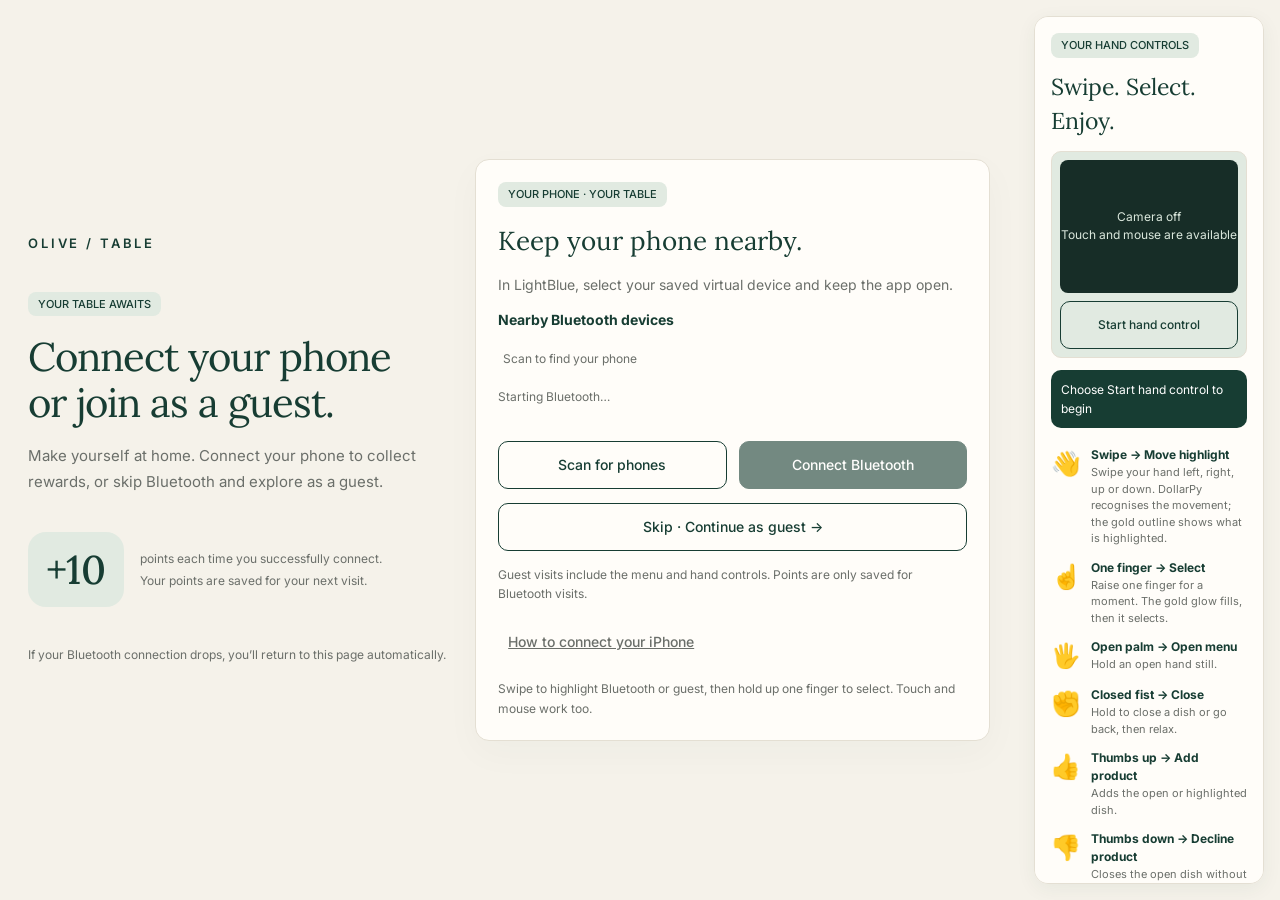
==== commit 25e7cd3f: "Updated version" ====
--- a/HCI_project/index.html
+++ b/HCI_project/index.html
@@ -338,7 +338,7 @@
 <div class="camera-card">${BluetoothUI.cameraEnabled()?'<img class="camera-frame" src="http://127.0.0.1:8765/stream" alt="Live hand tracking camera">':'<div class="camera-placeholder">Camera off<br>Touch and mouse are available</div>'}
 <button class="btn camera-toggle" onclick="BluetoothUI.setCamera(${!BluetoothUI.cameraEnabled()})">${BluetoothUI.cameraEnabled()?'Stop camera':'Start hand control'}</button></div>
 <div id="hand-status" class="hand-status" role="status">${BluetoothUI.cameraEnabled()?'Show one hand to the camera':'Choose Start hand control to begin'}</div>
-<div class="hand-steps"><div class="hand-step"><span>👋</span><span><b>Swipe → Move highlight</b><small>Swipe your hand left, right, up or down. The gold outline shows what is highlighted.</small></span></div>
+<div class="hand-steps"><div class="hand-step"><span>👋</span><span><b>Swipe → Move highlight</b><small>Swipe your hand left, right, up or down. DollarPy recognises the movement; the gold outline shows what is highlighted.</small></span></div>
 <div class="hand-step"><span>☝</span><span><b>One finger → Select</b><small>Raise one finger for a moment. The gold glow fills, then it selects.</small></span></div>
 <div class="hand-step"><span>🖐</span><span><b>Open palm → Open menu</b><small>Hold an open hand still.</small></span></div>
 <div class="hand-step"><span>✊</span><span><b>Closed fist → Close</b><small>Hold to close a dish or go back, then relax.</small></span></div>
